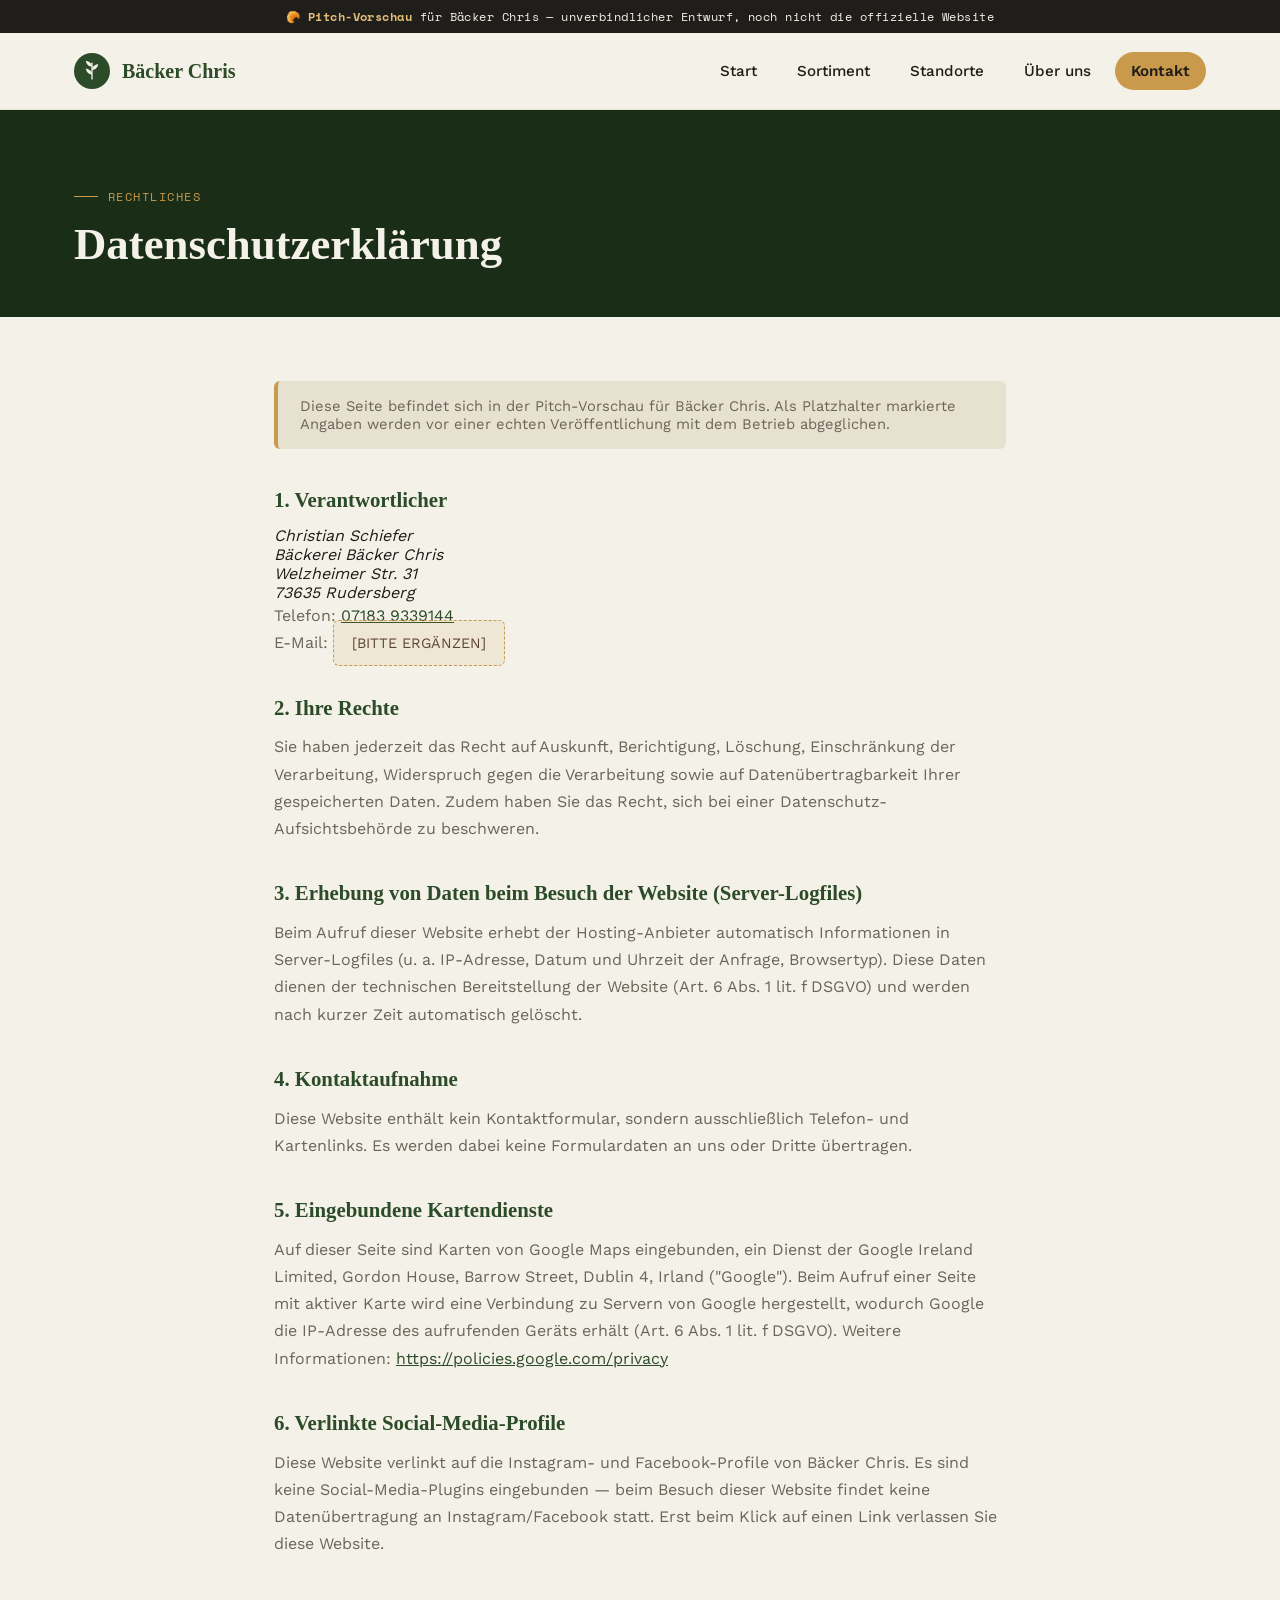
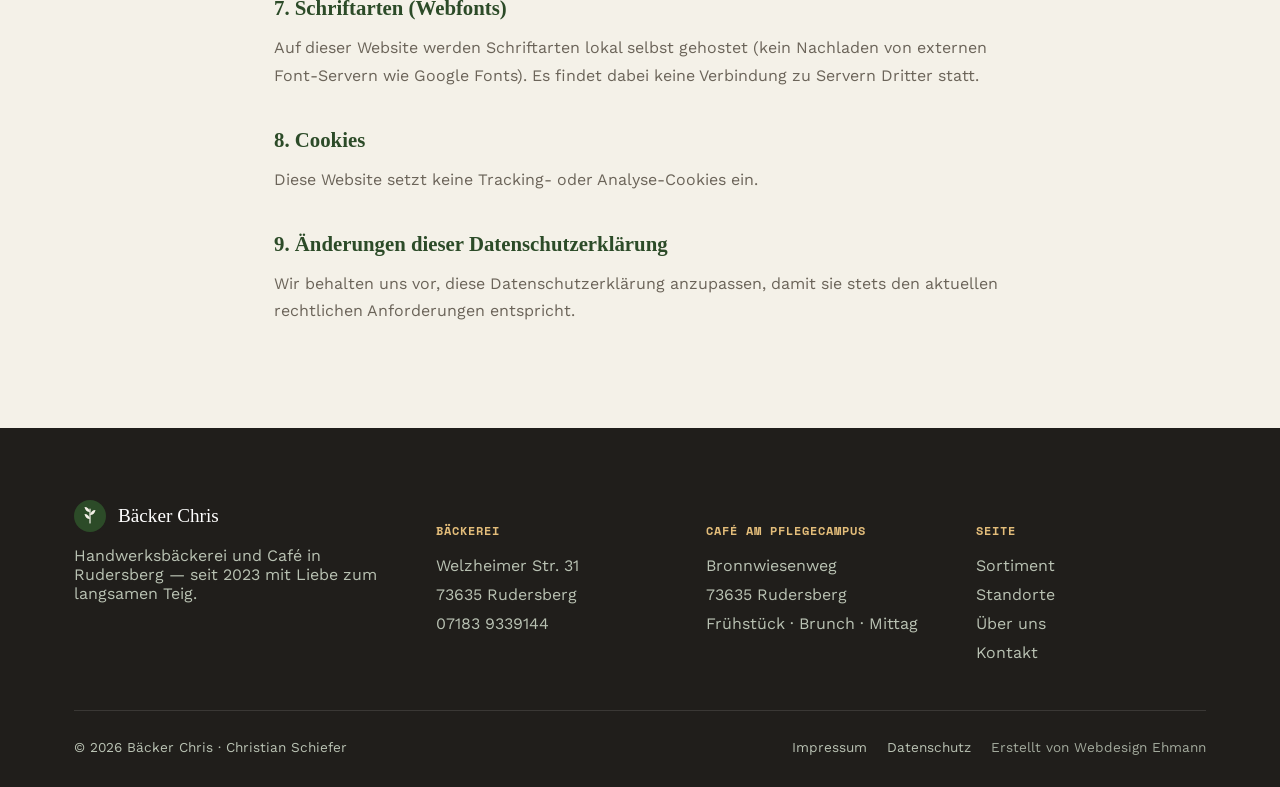
==== datenschutz.html @ 74679417 "Pitch-Demo-Website für Bäcker Chris (Rudersberg) Recherchebasierte Akquise-Website für die Bäckerei/" ====
<!DOCTYPE html>
<html lang="de">
<head>
<meta charset="UTF-8">
<meta name="viewport" content="width=device-width, initial-scale=1.0">
<title>Datenschutz | Bäcker Chris Rudersberg</title>
<meta name="description" content="Datenschutzerklärung von Bäcker Chris, Christian Schiefer, Rudersberg.">
<link rel="icon" href="assets/images/favicon.svg" type="image/svg+xml">
<link rel="apple-touch-icon" href="assets/images/apple-touch-icon.png">
<link rel="stylesheet" href="css/fonts.css">
<link rel="stylesheet" href="css/style.css">
</head>
<body>
<a class="skip-link" href="#main">Zum Inhalt springen</a>
<div class="pitch-banner">🥐 <strong>Pitch-Vorschau</strong> für Bäcker Chris — unverbindlicher Entwurf, noch nicht die offizielle Website</div>

<header class="site-nav">
  <div class="container">
    <a class="brand" href="index.html">
      <img src="assets/images/favicon.svg" alt="" width="36" height="36">
      Bäcker Chris
    </a>
    <nav class="nav-links" id="nav-links">
      <a href="index.html">Start</a>
      <a href="sortiment.html">Sortiment</a>
      <a href="standorte.html">Standorte</a>
      <a href="ueber-uns.html">Über uns</a>
      <a href="kontakt.html" class="nav-cta">Kontakt</a>
    </nav>
    <button class="nav-toggle" aria-label="Menü öffnen" aria-expanded="false" aria-controls="nav-links"><span></span></button>
  </div>
</header>

<main id="main">
  <div class="legal-hero">
    <div class="container">
      <span class="eyebrow">Rechtliches</span>
      <h1>Datenschutzerklärung</h1>
    </div>
  </div>

  <div class="legal-content">
    <div class="container">
      <div class="placeholder-note">Diese Seite befindet sich in der Pitch-Vorschau für Bäcker Chris. Als Platzhalter markierte Angaben werden vor einer echten Veröffentlichung mit dem Betrieb abgeglichen.</div>

      <h2>1. Verantwortlicher</h2>
      <address>
        Christian Schiefer<br>
        Bäckerei Bäcker Chris<br>
        Welzheimer Str. 31<br>
        73635 Rudersberg
      </address>
      <p>Telefon: <a href="tel:+4971839339144">07183 9339144</a><br>E-Mail: <span class="legal-placeholder">[BITTE ERGÄNZEN]</span></p>

      <h2>2. Ihre Rechte</h2>
      <p>Sie haben jederzeit das Recht auf Auskunft, Berichtigung, Löschung, Einschränkung der Verarbeitung, Widerspruch gegen die Verarbeitung sowie auf Datenübertragbarkeit Ihrer gespeicherten Daten. Zudem haben Sie das Recht, sich bei einer Datenschutz-Aufsichtsbehörde zu beschweren.</p>

      <h2>3. Erhebung von Daten beim Besuch der Website (Server-Logfiles)</h2>
      <p>Beim Aufruf dieser Website erhebt der Hosting-Anbieter automatisch Informationen in Server-Logfiles (u. a. IP-Adresse, Datum und Uhrzeit der Anfrage, Browsertyp). Diese Daten dienen der technischen Bereitstellung der Website (Art. 6 Abs. 1 lit. f DSGVO) und werden nach kurzer Zeit automatisch gelöscht.</p>

      <h2>4. Kontaktaufnahme</h2>
      <p>Diese Website enthält kein Kontaktformular, sondern ausschließlich Telefon- und Kartenlinks. Es werden dabei keine Formulardaten an uns oder Dritte übertragen.</p>

      <h2>5. Eingebundene Kartendienste</h2>
      <p>Auf dieser Seite sind Karten von Google Maps eingebunden, ein Dienst der Google Ireland Limited, Gordon House, Barrow Street, Dublin 4, Irland ("Google"). Beim Aufruf einer Seite mit aktiver Karte wird eine Verbindung zu Servern von Google hergestellt, wodurch Google die IP-Adresse des aufrufenden Geräts erhält (Art. 6 Abs. 1 lit. f DSGVO). Weitere Informationen: <a href="https://policies.google.com/privacy" target="_blank" rel="noopener">https://policies.google.com/privacy</a></p>

      <h2>6. Verlinkte Social-Media-Profile</h2>
      <p>Diese Website verlinkt auf die Instagram- und Facebook-Profile von Bäcker Chris. Es sind keine Social-Media-Plugins eingebunden — beim Besuch dieser Website findet keine Datenübertragung an Instagram/Facebook statt. Erst beim Klick auf einen Link verlassen Sie diese Website.</p>

      <h2>7. Schriftarten (Webfonts)</h2>
      <p>Auf dieser Website werden Schriftarten lokal selbst gehostet (kein Nachladen von externen Font-Servern wie Google Fonts). Es findet dabei keine Verbindung zu Servern Dritter statt.</p>

      <h2>8. Cookies</h2>
      <p>Diese Website setzt keine Tracking- oder Analyse-Cookies ein.</p>

      <h2>9. Änderungen dieser Datenschutzerklärung</h2>
      <p>Wir behalten uns vor, diese Datenschutzerklärung anzupassen, damit sie stets den aktuellen rechtlichen Anforderungen entspricht.</p>
    </div>
  </div>
</main>

<footer class="site-footer">
  <div class="container">
    <div class="footer-grid">
      <div>
        <div class="footer-brand"><img src="assets/images/favicon.svg" alt="" width="32" height="32"> Bäcker Chris</div>
        <p>Handwerksbäckerei und Café in Rudersberg — seit 2023 mit Liebe zum langsamen Teig.</p>
      </div>
      <div class="footer-col"><h5>Bäckerei</h5><ul><li>Welzheimer Str. 31</li><li>73635 Rudersberg</li><li><a href="tel:+4971839339144">07183 9339144</a></li></ul></div>
      <div class="footer-col"><h5>Café am Pflegecampus</h5><ul><li>Bronnwiesenweg</li><li>73635 Rudersberg</li><li>Frühstück · Brunch · Mittag</li></ul></div>
      <div class="footer-col"><h5>Seite</h5><ul><li><a href="sortiment.html">Sortiment</a></li><li><a href="standorte.html">Standorte</a></li><li><a href="ueber-uns.html">Über uns</a></li><li><a href="kontakt.html">Kontakt</a></li></ul></div>
    </div>
    <div class="footer-bottom">
      <div>© 2026 Bäcker Chris · Christian Schiefer</div>
      <div style="display:flex; gap:20px; flex-wrap:wrap;">
        <a href="impressum.html">Impressum</a>
        <a href="datenschutz.html">Datenschutz</a>
        <a href="https://www.webdesign-ehmann.de" target="_blank" rel="noopener" class="footer-credit">Erstellt von Webdesign Ehmann</a>
      </div>
    </div>
  </div>
</footer>

<script src="js/main.js"></script>
</body>
</html>
---- css/fonts.css ----
/*
  Selbst gehostete Schriften (DSGVO: keine Google-Fonts-CDN-Anfragen zur Laufzeit).
  Fraunces und Work Sans sind Variable Fonts (ein File deckt den kompletten
  Schnittbereich ab); Space Mono existiert bei Google nur als zwei statische Schnitte.
*/

@font-face {
  font-family: 'Fraunces';
  font-style: normal;
  font-weight: 300 900;
  font-display: swap;
  src: url('../assets/fonts/fraunces-variable.woff2') format('woff2-variations');
}

@font-face {
  font-family: 'Work Sans';
  font-style: normal;
  font-weight: 300 800;
  font-display: swap;
  src: url('../assets/fonts/work-sans-variable.woff2') format('woff2-variations');
}

@font-face {
  font-family: 'Space Mono';
  font-style: normal;
  font-weight: 400;
  font-display: swap;
  src: url('../assets/fonts/space-mono-400.woff2') format('woff2');
}

@font-face {
  font-family: 'Space Mono';
  font-style: normal;
  font-weight: 700;
  font-display: swap;
  src: url('../assets/fonts/space-mono-700.woff2') format('woff2');
}
---- css/style.css ----
/* ============ Tokens ============ */
:root {
  --green: #2c4b28;
  --green-light: #3f6a39;
  --green-dark: #1a2d17;
  --steel: #201e1b;
  --steel-light: #45423c;
  --gold: #c99a4c;
  --gold-light: #e3bd7a;
  --cream: #f4f1e8;
  --cream-dark: #e7e1d0;
  --wood: #8a6a4a;
  --wood-dark: #5c4530;
  --white: #ffffff;

  --text: #201e1b;
  --text-light: #6b6459;
  --text-on-dark: #f4f1e8;
  --text-on-dark-light: #b9c2b3;

  --font-display: 'Fraunces', Georgia, serif;
  --font-sans: 'Work Sans', Arial, sans-serif;
  --font-mono: 'Space Mono', 'Courier New', monospace;

  --shadow-sm: 0 2px 8px rgba(32, 30, 27, 0.08);
  --shadow-md: 0 8px 28px rgba(32, 30, 27, 0.14);
  --shadow-lg: 0 20px 56px rgba(26, 45, 23, 0.22);

  --radius: 6px;
  --radius-lg: 18px;
  --transition: 0.35s cubic-bezier(0.4, 0, 0.2, 1);
  --container: 1180px;
}

/* ============ Reset ============ */
*, *::before, *::after { box-sizing: border-box; }
html { scroll-behavior: smooth; }
@media (prefers-reduced-motion: reduce) {
  html { scroll-behavior: auto; }
  *, *::before, *::after { animation-duration: 0.001ms !important; animation-iteration-count: 1 !important; transition-duration: 0.001ms !important; }
}
body {
  margin: 0;
  font-family: var(--font-sans);
  color: var(--text);
  background: var(--cream);
  -webkit-font-smoothing: antialiased;
  overflow-x: hidden;
}
img { max-width: 100%; display: block; }
a { color: inherit; text-decoration: none; }
ul { list-style: none; margin: 0; padding: 0; }
h1, h2, h3, h4 { font-family: var(--font-display); margin: 0; font-weight: 600; line-height: 1.1; }
p { margin: 0; }
button { font-family: inherit; cursor: pointer; }
.container { max-width: var(--container); margin: 0 auto; padding: 0 24px; }

/* ============ Pitch-Vorschau-Banner ============ */
.pitch-banner {
  background: var(--steel);
  color: var(--text-on-dark);
  font-family: var(--font-mono);
  font-size: 0.72rem;
  letter-spacing: 0.04em;
  text-align: center;
  padding: 8px 16px;
}
.pitch-banner strong { color: var(--gold-light); }

/* ============ Nav ============ */
.site-nav {
  position: sticky;
  top: 0;
  z-index: 100;
  background: rgba(244, 241, 232, 0.92);
  backdrop-filter: blur(10px);
  border-bottom: 1px solid rgba(32, 30, 27, 0.08);
}
.site-nav .container {
  display: flex;
  align-items: center;
  justify-content: space-between;
  height: 76px;
}
.brand {
  display: flex;
  align-items: center;
  gap: 12px;
  font-family: var(--font-display);
  font-weight: 700;
  font-size: 1.25rem;
  color: var(--green);
}
.brand img { width: 36px; height: 36px; }
.nav-links {
  display: flex;
  gap: 8px;
  align-items: center;
}
.nav-links a {
  font-size: 0.95rem;
  font-weight: 500;
  padding: 10px 16px;
  border-radius: 999px;
  transition: background var(--transition), color var(--transition);
}
.nav-links a:hover, .nav-links a[aria-current="page"] { background: var(--green); color: var(--text-on-dark); }
.nav-cta {
  background: var(--gold) !important;
  color: var(--steel) !important;
  font-weight: 600 !important;
}
.nav-cta:hover { background: var(--gold-light) !important; }
.nav-toggle {
  display: none;
  background: none;
  border: none;
  width: 44px;
  height: 44px;
  position: relative;
}
.nav-toggle span {
  position: absolute;
  left: 10px;
  right: 10px;
  top: 21px;
  height: 2px;
  background: var(--green);
  transition: transform var(--transition), opacity var(--transition);
}
.nav-toggle span::before, .nav-toggle span::after {
  content: '';
  position: absolute;
  left: 0;
  right: 0;
  height: 2px;
  background: var(--green);
  transition: transform var(--transition), opacity var(--transition);
}
.nav-toggle span::before { top: -8px; }
.nav-toggle span::after { top: 8px; }
.nav-toggle[aria-expanded="true"] span { background: transparent; }
.nav-toggle[aria-expanded="true"] span::before { transform: translateY(8px) rotate(45deg); }
.nav-toggle[aria-expanded="true"] span::after { transform: translateY(-8px) rotate(-45deg); }

@media (max-width: 860px) {
  .nav-toggle { display: block; }
  /* backdrop-filter on an ancestor makes it the containing block for
     position:fixed descendants — kills the full-viewport mobile panel below */
  .site-nav { backdrop-filter: none; background: rgba(244, 241, 232, 0.98); }
  .nav-links {
    position: fixed;
    inset: 76px 0 0 0;
    flex-direction: column;
    justify-content: flex-start;
    padding: 32px 24px;
    gap: 4px;
    background: var(--green-dark);
    background: linear-gradient(180deg, var(--green-dark) 0%, var(--steel) 100%);
    transform: translateX(100%);
    transition: transform var(--transition);
  }
  .nav-links.open { transform: translateX(0); }
  .nav-links a { color: var(--text-on-dark); width: 100%; font-size: 1.15rem; padding: 16px; }
  .nav-links a:hover, .nav-links a[aria-current="page"] { background: rgba(244,241,232,0.12); }
}

/* ============ Buttons ============ */
.btn {
  display: inline-flex;
  align-items: center;
  gap: 10px;
  padding: 15px 30px;
  border-radius: 999px;
  font-weight: 600;
  font-size: 0.98rem;
  border: 2px solid transparent;
  transition: transform var(--transition), background var(--transition), color var(--transition), border-color var(--transition);
}
.btn-primary { background: var(--gold); color: var(--steel); }
.btn-primary:hover { background: var(--gold-light); transform: translateY(-2px); }
.btn-ghost { border-color: rgba(244,241,232,0.55); color: var(--text-on-dark); }
.btn-ghost:hover { border-color: var(--text-on-dark); background: rgba(244,241,232,0.1); }
.btn-outline { border-color: var(--green); color: var(--green); }
.btn-outline:hover { background: var(--green); color: var(--text-on-dark); }

/* ============ Eyebrow / section headers ============ */
.eyebrow {
  font-family: var(--font-mono);
  font-size: 0.78rem;
  letter-spacing: 0.12em;
  text-transform: uppercase;
  color: var(--gold);
  display: inline-flex;
  align-items: center;
  gap: 10px;
  margin-bottom: 14px;
}
.eyebrow::before { content: ''; width: 24px; height: 1px; background: var(--gold); }
.section-head { max-width: 640px; margin-bottom: 48px; }
.section-head.center { margin-left: auto; margin-right: auto; text-align: center; }
.section-head h2 { font-size: clamp(2rem, 4vw, 2.8rem); color: var(--green); }
.section-head p { margin-top: 16px; font-size: 1.08rem; color: var(--text-light); line-height: 1.6; }

section { padding: 96px 0; }
@media (max-width: 700px) { section { padding: 64px 0; } }

/* ============ Botanical divider (signature motif) ============ */
.divider-botanical {
  display: flex;
  justify-content: center;
  padding: 8px 0;
  color: var(--green);
  opacity: 0.55;
}
.divider-botanical svg { width: 120px; height: 28px; }
.divider-botanical.on-dark { color: var(--gold-light); opacity: 0.7; }

/* ============ Hero ============ */
.hero {
  position: relative;
  min-height: 92vh;
  display: flex;
  align-items: flex-end;
  color: var(--text-on-dark);
  overflow: hidden;
}
.hero__bg {
  position: absolute;
  inset: 0;
  z-index: 0;
}
.hero__bg img {
  width: 100%;
  height: 100%;
  object-fit: cover;
  object-position: 50% 30%;
}
.hero__bg::after {
  content: '';
  position: absolute;
  inset: 0;
  background:
    linear-gradient(180deg, rgba(26,45,23,0.75) 0%, rgba(26,45,23,0.25) 38%, rgba(20,18,16,0.55) 100%),
    linear-gradient(90deg, rgba(26,45,23,0.55) 0%, rgba(26,45,23,0.05) 55%);
}
.hero__content {
  position: relative;
  z-index: 1;
  padding: 0 24px 88px;
  max-width: var(--container);
  margin: 0 auto;
  width: 100%;
}
.hero__badges {
  display: flex;
  flex-wrap: wrap;
  gap: 10px;
  margin-bottom: 28px;
}
.hero__badge {
  font-family: var(--font-mono);
  font-size: 0.78rem;
  letter-spacing: 0.03em;
  background: rgba(244,241,232,0.14);
  border: 1px solid rgba(244,241,232,0.3);
  padding: 8px 16px;
  border-radius: 999px;
  backdrop-filter: blur(6px);
}
.hero h1 {
  font-size: clamp(2.4rem, 6vw, 4.6rem);
  max-width: 15ch;
  color: var(--white);
  text-wrap: balance;
}
.hero h1 em {
  font-style: italic;
  color: var(--gold-light);
}
.hero p.lede {
  margin-top: 24px;
  max-width: 46ch;
  font-size: 1.15rem;
  line-height: 1.6;
  color: var(--text-on-dark-light);
}
.hero__actions {
  display: flex;
  flex-wrap: wrap;
  gap: 16px;
  margin-top: 40px;
}
.hero__scroll-hint {
  position: absolute;
  right: 32px;
  bottom: 32px;
  z-index: 1;
  display: flex;
  flex-direction: column;
  align-items: center;
  gap: 8px;
  font-family: var(--font-mono);
  font-size: 0.7rem;
  color: var(--text-on-dark-light);
}
.hero__scroll-hint span {
  width: 1px;
  height: 40px;
  background: linear-gradient(180deg, var(--gold-light), transparent);
  animation: scrollpulse 2s ease-in-out infinite;
}
@keyframes scrollpulse { 0%, 100% { opacity: 0.3; } 50% { opacity: 1; } }
@media (max-width: 700px) {
  .hero__scroll-hint { display: none; }
  .hero { min-height: 100vh; align-items: center; }
  .hero__content { padding-bottom: 40px; }
}

/* ============ Trust strip ============ */
.trust-strip {
  background: var(--steel);
  color: var(--text-on-dark);
  padding: 28px 0;
}
.trust-strip .container {
  display: flex;
  flex-wrap: wrap;
  gap: 20px 40px;
  justify-content: space-between;
  align-items: center;
}
.trust-item {
  display: flex;
  align-items: center;
  gap: 12px;
  font-family: var(--font-mono);
  font-size: 0.85rem;
  color: var(--text-on-dark-light);
  white-space: nowrap;
}
.trust-item strong { color: var(--gold-light); font-size: 1rem; }

/* ============ Stamp badge (Brotstempel, dezent) ============ */
.stamp-badge {
  display: inline-flex;
  align-items: center;
  justify-content: center;
  width: 96px;
  height: 96px;
  border-radius: 50%;
  border: 1.5px dashed var(--wood);
  color: var(--wood-dark);
  font-family: var(--font-mono);
  font-size: 0.68rem;
  text-align: center;
  line-height: 1.4;
  text-transform: uppercase;
  letter-spacing: 0.04em;
  transform: rotate(-8deg);
  flex-shrink: 0;
}
.stamp-badge.reveal { animation: stampin 0.5s cubic-bezier(0.2, 1.4, 0.4, 1) both; }
@keyframes stampin {
  0% { opacity: 0; transform: rotate(-8deg) scale(1.6); }
  60% { opacity: 1; }
  100% { opacity: 1; transform: rotate(-8deg) scale(1); }
}

/* ============ Cards: Sortiment ============ */
.grid { display: grid; gap: 28px; }
.grid-3 { grid-template-columns: repeat(3, 1fr); }
.grid-2 { grid-template-columns: repeat(2, 1fr); }
@media (max-width: 900px) { .grid-3 { grid-template-columns: repeat(2, 1fr); } }
@media (max-width: 620px) { .grid-3, .grid-2 { grid-template-columns: 1fr; } }

.product-card {
  background: var(--white);
  border-radius: var(--radius-lg);
  overflow: hidden;
  box-shadow: var(--shadow-sm);
  transition: transform var(--transition), box-shadow var(--transition);
}
.product-card:hover { transform: translateY(-6px); box-shadow: var(--shadow-md); }
.product-card__media { aspect-ratio: 4 / 3; background: linear-gradient(135deg, var(--green) 0%, var(--green-dark) 100%); position: relative; overflow: hidden; }
.product-card__media img { width: 100%; height: 100%; object-fit: cover; }
.product-card__body { padding: 24px; }
.product-card__body h3 { font-size: 1.25rem; color: var(--green); margin-bottom: 8px; }
.product-card__body p { color: var(--text-light); font-size: 0.95rem; line-height: 1.55; }
.product-card__tag {
  position: absolute;
  top: 14px;
  left: 14px;
  background: rgba(244,241,232,0.92);
  color: var(--green);
  font-family: var(--font-mono);
  font-size: 0.72rem;
  padding: 6px 12px;
  border-radius: 999px;
}

/* placeholder media (no real photo yet) */
.placeholder-media {
  display: flex;
  align-items: center;
  justify-content: center;
  width: 100%;
  height: 100%;
  background: linear-gradient(135deg, var(--green) 0%, var(--green-dark) 60%, var(--steel) 100%);
  color: rgba(244,241,232,0.75);
  text-align: center;
  padding: 20px;
}
.placeholder-media__inner { display: flex; flex-direction: column; align-items: center; gap: 10px; }
.placeholder-media svg { width: 34px; height: 34px; opacity: 0.8; }
.placeholder-media span { font-family: var(--font-mono); font-size: 0.72rem; letter-spacing: 0.03em; max-width: 22ch; }

/* ============ Weekly offer callout ============ */
.offer-box {
  margin-top: 56px;
  background: var(--green);
  color: var(--text-on-dark);
  border-radius: var(--radius-lg);
  padding: 40px;
  display: flex;
  gap: 32px;
  align-items: center;
  flex-wrap: wrap;
  justify-content: space-between;
  position: relative;
  overflow: hidden;
}
.offer-box::before {
  content: '';
  position: absolute;
  right: -60px;
  top: -60px;
  width: 220px;
  height: 220px;
  border-radius: 50%;
  background: radial-gradient(circle, rgba(201,154,76,0.25), transparent 70%);
}
.offer-box__label { font-family: var(--font-mono); font-size: 0.78rem; letter-spacing: 0.08em; color: var(--gold-light); text-transform: uppercase; margin-bottom: 10px; }
.offer-box h3 { font-size: 1.6rem; max-width: 28ch; }
.offer-box p { margin-top: 10px; color: var(--text-on-dark-light); max-width: 46ch; }

/* ============ Standorte ============ */
.standort-card {
  background: var(--white);
  border-radius: var(--radius-lg);
  overflow: hidden;
  box-shadow: var(--shadow-sm);
  display: flex;
  flex-direction: column;
}
.standort-card__media { aspect-ratio: 16 / 11; position: relative; }
.standort-card__media img { width: 100%; height: 100%; object-fit: cover; }
.standort-card__body { padding: 32px; flex: 1; display: flex; flex-direction: column; }
.standort-card__eyebrow { font-family: var(--font-mono); font-size: 0.75rem; color: var(--wood-dark); text-transform: uppercase; letter-spacing: 0.06em; margin-bottom: 10px; }
.standort-card h3 { font-size: 1.5rem; color: var(--green); margin-bottom: 14px; }
.standort-card__meta { margin-top: auto; padding-top: 20px; border-top: 1px solid var(--cream-dark); font-size: 0.92rem; color: var(--text-light); display: grid; gap: 8px; }
.standort-card__meta strong { color: var(--text); }
.standort-card__actions { display: flex; gap: 12px; margin-top: 20px; flex-wrap: wrap; }

.hours-table { width: 100%; border-collapse: collapse; font-family: var(--font-mono); font-size: 0.9rem; }
.hours-table td { padding: 6px 0; border-bottom: 1px dashed var(--cream-dark); }
.hours-table td:last-child { text-align: right; color: var(--green); }

.map-frame { width: 100%; aspect-ratio: 16/9; border: 0; border-radius: var(--radius-lg); overflow: hidden; box-shadow: var(--shadow-sm); }

.note-inline {
  font-size: 0.82rem;
  color: var(--wood-dark);
  background: rgba(138,106,74,0.1);
  border: 1px dashed rgba(138,106,74,0.35);
  padding: 8px 14px;
  border-radius: var(--radius);
  margin-top: 10px;
}

/* ============ Reviews ============ */
.review-card {
  background: var(--white);
  border-radius: var(--radius-lg);
  padding: 32px;
  box-shadow: var(--shadow-sm);
  position: relative;
}
.review-card__stars { color: var(--gold); font-size: 1.1rem; letter-spacing: 2px; margin-bottom: 16px; }
.review-card p.quote { font-family: var(--font-display); font-size: 1.2rem; color: var(--green-dark); line-height: 1.5; font-style: italic; }
.review-card__author { margin-top: 20px; font-size: 0.9rem; color: var(--text-light); font-family: var(--font-mono); }
.review-summary { display: flex; align-items: center; gap: 20px; margin-bottom: 40px; flex-wrap: wrap; }
.review-summary__score { font-family: var(--font-display); font-size: 3rem; color: var(--green); font-weight: 700; }
.review-summary__stars { color: var(--gold); font-size: 1.3rem; letter-spacing: 3px; }
.review-summary__count { font-family: var(--font-mono); font-size: 0.85rem; color: var(--text-light); }

/* ============ Social ============ */
.social-section { background: var(--steel); color: var(--text-on-dark); }
.social-section .section-head h2 { color: var(--white); }
.social-section .section-head p { color: var(--text-on-dark-light); }
.social-grid { display: grid; grid-template-columns: repeat(4, 1fr); gap: 4px; border-radius: var(--radius-lg); overflow: hidden; }
@media (max-width: 760px) { .social-grid { grid-template-columns: repeat(2, 1fr); } }
.social-tile {
  aspect-ratio: 1;
  position: relative;
  overflow: hidden;
}
.social-tile img { width: 100%; height: 100%; object-fit: cover; transition: transform var(--transition); }
.social-tile:hover img { transform: scale(1.06); }
.social-tile .placeholder-media { position: absolute; inset: 0; }
.social-follow {
  display: flex;
  align-items: center;
  justify-content: space-between;
  flex-wrap: wrap;
  gap: 20px;
  margin-top: 32px;
  padding-top: 32px;
  border-top: 1px solid rgba(244,241,232,0.15);
}
.social-follow__handle { font-family: var(--font-mono); font-size: 1.05rem; color: var(--gold-light); }
.social-follow__meta { color: var(--text-on-dark-light); font-size: 0.9rem; margin-top: 4px; }
.social-links { display: flex; gap: 12px; }
.social-links a {
  width: 48px; height: 48px;
  display: flex; align-items: center; justify-content: center;
  border: 1px solid rgba(244,241,232,0.3);
  border-radius: 50%;
  transition: background var(--transition), border-color var(--transition);
}
.social-links a:hover { background: var(--gold); border-color: var(--gold); color: var(--steel); }
.social-links svg { width: 20px; height: 20px; }

/* ============ Kontakt teaser / CTA band ============ */
.cta-band {
  background: linear-gradient(120deg, var(--green-dark), var(--green));
  color: var(--text-on-dark);
  text-align: center;
  padding: 96px 24px;
}
.cta-band h2 { font-size: clamp(1.8rem, 4vw, 2.6rem); max-width: 20ch; margin: 0 auto; }
.cta-band p { margin-top: 16px; color: var(--text-on-dark-light); max-width: 48ch; margin-left: auto; margin-right: auto; }
.cta-band__actions { margin-top: 36px; display: flex; gap: 16px; justify-content: center; flex-wrap: wrap; }

/* ============ Über uns / story ============ */
.story-grid { display: grid; grid-template-columns: 1.1fr 0.9fr; gap: 64px; align-items: center; }
@media (max-width: 860px) { .story-grid { grid-template-columns: 1fr; gap: 40px; } }
.story-media { position: relative; }
.story-media img, .story-media .placeholder-media { border-radius: var(--radius-lg); aspect-ratio: 4/5; width: 100%; }
.story-text p { margin-top: 18px; font-size: 1.05rem; line-height: 1.7; color: var(--text-light); }
.story-text p:first-of-type { margin-top: 0; }
.value-tiles { display: grid; grid-template-columns: repeat(3, 1fr); gap: 20px; margin-top: 56px; }
@media (max-width: 700px) { .value-tiles { grid-template-columns: 1fr; } }
.value-tile { text-align: left; }
.value-tile__icon { width: 44px; height: 44px; color: var(--green); margin-bottom: 16px; }
.value-tile h4 { font-size: 1.1rem; color: var(--green); margin-bottom: 8px; }
.value-tile p { font-size: 0.94rem; color: var(--text-light); line-height: 1.6; }

.timeline { margin-top: 64px; border-top: 1px solid var(--cream-dark); }
.timeline-item {
  display: grid;
  grid-template-columns: 120px 1fr;
  gap: 24px;
  padding: 28px 0;
  border-bottom: 1px solid var(--cream-dark);
}
.timeline-item time { font-family: var(--font-mono); color: var(--wood-dark); font-size: 0.95rem; }
.timeline-item h4 { font-size: 1.05rem; color: var(--green); margin-bottom: 6px; }
.timeline-item p { color: var(--text-light); font-size: 0.94rem; line-height: 1.6; }
@media (max-width: 560px) { .timeline-item { grid-template-columns: 1fr; gap: 6px; } }

/* ============ Kontakt page ============ */
.contact-grid { display: grid; grid-template-columns: 1fr 1fr; gap: 40px; }
@media (max-width: 860px) { .contact-grid { grid-template-columns: 1fr; } }
.contact-card {
  background: var(--white);
  border-radius: var(--radius-lg);
  padding: 36px;
  box-shadow: var(--shadow-sm);
}
.contact-card h3 { color: var(--green); font-size: 1.35rem; margin-bottom: 18px; }
.contact-line { display: flex; gap: 14px; align-items: flex-start; padding: 10px 0; border-bottom: 1px solid var(--cream-dark); }
.contact-line:last-of-type { border-bottom: none; }
.contact-line svg { width: 20px; height: 20px; color: var(--gold); flex-shrink: 0; margin-top: 2px; }
.contact-line a:hover { color: var(--green); }

/* ============ Footer ============ */
.site-footer {
  background: var(--steel);
  color: var(--text-on-dark-light);
  padding: 72px 0 32px;
}
.footer-grid {
  display: grid;
  grid-template-columns: 1.4fr 1fr 1fr 1fr;
  gap: 40px;
  padding-bottom: 48px;
  border-bottom: 1px solid rgba(244,241,232,0.12);
}
@media (max-width: 860px) { .footer-grid { grid-template-columns: 1fr 1fr; } }
@media (max-width: 560px) { .footer-grid { grid-template-columns: 1fr; } }
.footer-brand { display: flex; align-items: center; gap: 12px; font-family: var(--font-display); font-size: 1.2rem; color: var(--white); margin-bottom: 14px; }
.footer-brand img { width: 32px; height: 32px; }
.footer-col h5 { font-family: var(--font-mono); font-size: 0.78rem; text-transform: uppercase; letter-spacing: 0.08em; color: var(--gold-light); margin-bottom: 16px; }
.footer-col ul { display: grid; gap: 10px; }
.footer-col a:hover { color: var(--white); }
.footer-bottom {
  display: flex;
  justify-content: space-between;
  align-items: center;
  flex-wrap: wrap;
  gap: 12px;
  padding-top: 28px;
  font-size: 0.85rem;
}
.footer-bottom a:hover { color: var(--gold-light); }
.footer-credit { opacity: 0.85; }

/* ============ Generic subpage header ============ */
.page-hero { background: var(--green-dark); color: var(--text-on-dark); padding: 64px 0 56px; }
.page-hero .eyebrow { color: var(--gold-light); }
.page-hero .eyebrow::before { background: var(--gold-light); }
.page-hero h1 { font-size: clamp(2.2rem, 4.5vw, 3.2rem); color: var(--white); max-width: 20ch; }
.page-hero p { margin-top: 16px; max-width: 60ch; color: var(--text-on-dark-light); font-size: 1.05rem; line-height: 1.6; }

/* ============ Legal pages ============ */
.legal-hero { background: var(--green-dark); color: var(--text-on-dark); padding: 72px 0 48px; }
.legal-hero h1 { font-size: clamp(2rem, 4vw, 2.8rem); }
.legal-content { padding: 64px 0 96px; max-width: 780px; margin: 0 auto; }
.legal-content h2 { color: var(--green); font-size: 1.3rem; margin: 40px 0 14px; }
.legal-content h2:first-child { margin-top: 0; }
.legal-content p, .legal-content li { color: var(--text-light); line-height: 1.7; margin-bottom: 8px; }
.legal-content a { color: var(--green); text-decoration: underline; }
.legal-placeholder {
  background: rgba(201,154,76,0.12);
  border: 1px dashed var(--gold);
  border-radius: var(--radius);
  padding: 14px 18px;
  font-size: 0.9rem;
  color: var(--wood-dark);
  margin: 10px 0 20px;
}
.placeholder-note {
  background: var(--cream-dark);
  border-left: 4px solid var(--gold);
  padding: 16px 22px;
  border-radius: var(--radius);
  font-size: 0.92rem;
  color: var(--text-light);
  margin-bottom: 32px;
}

/* ============ Reveal on scroll ============ */
.reveal { opacity: 0; transform: translateY(24px); transition: opacity 0.7s ease, transform 0.7s ease; }
.reveal.is-visible { opacity: 1; transform: translateY(0); }
@media (prefers-reduced-motion: reduce) {
  .reveal { opacity: 1; transform: none; transition: none; }
}

/* ============ Utility ============ */
.text-center { text-align: center; }
.mt-0 { margin-top: 0; }
.visually-hidden {
  position: absolute; width: 1px; height: 1px; overflow: hidden;
  clip: rect(0,0,0,0); white-space: nowrap; border: 0; padding: 0; margin: -1px;
}
.skip-link {
  position: absolute; left: 16px; top: -60px;
  background: var(--green); color: var(--text-on-dark);
  padding: 12px 20px; border-radius: var(--radius); z-index: 200;
  transition: top var(--transition);
}
.skip-link:focus { top: 16px; }
:focus-visible { outline: 3px solid var(--gold); outline-offset: 2px; }
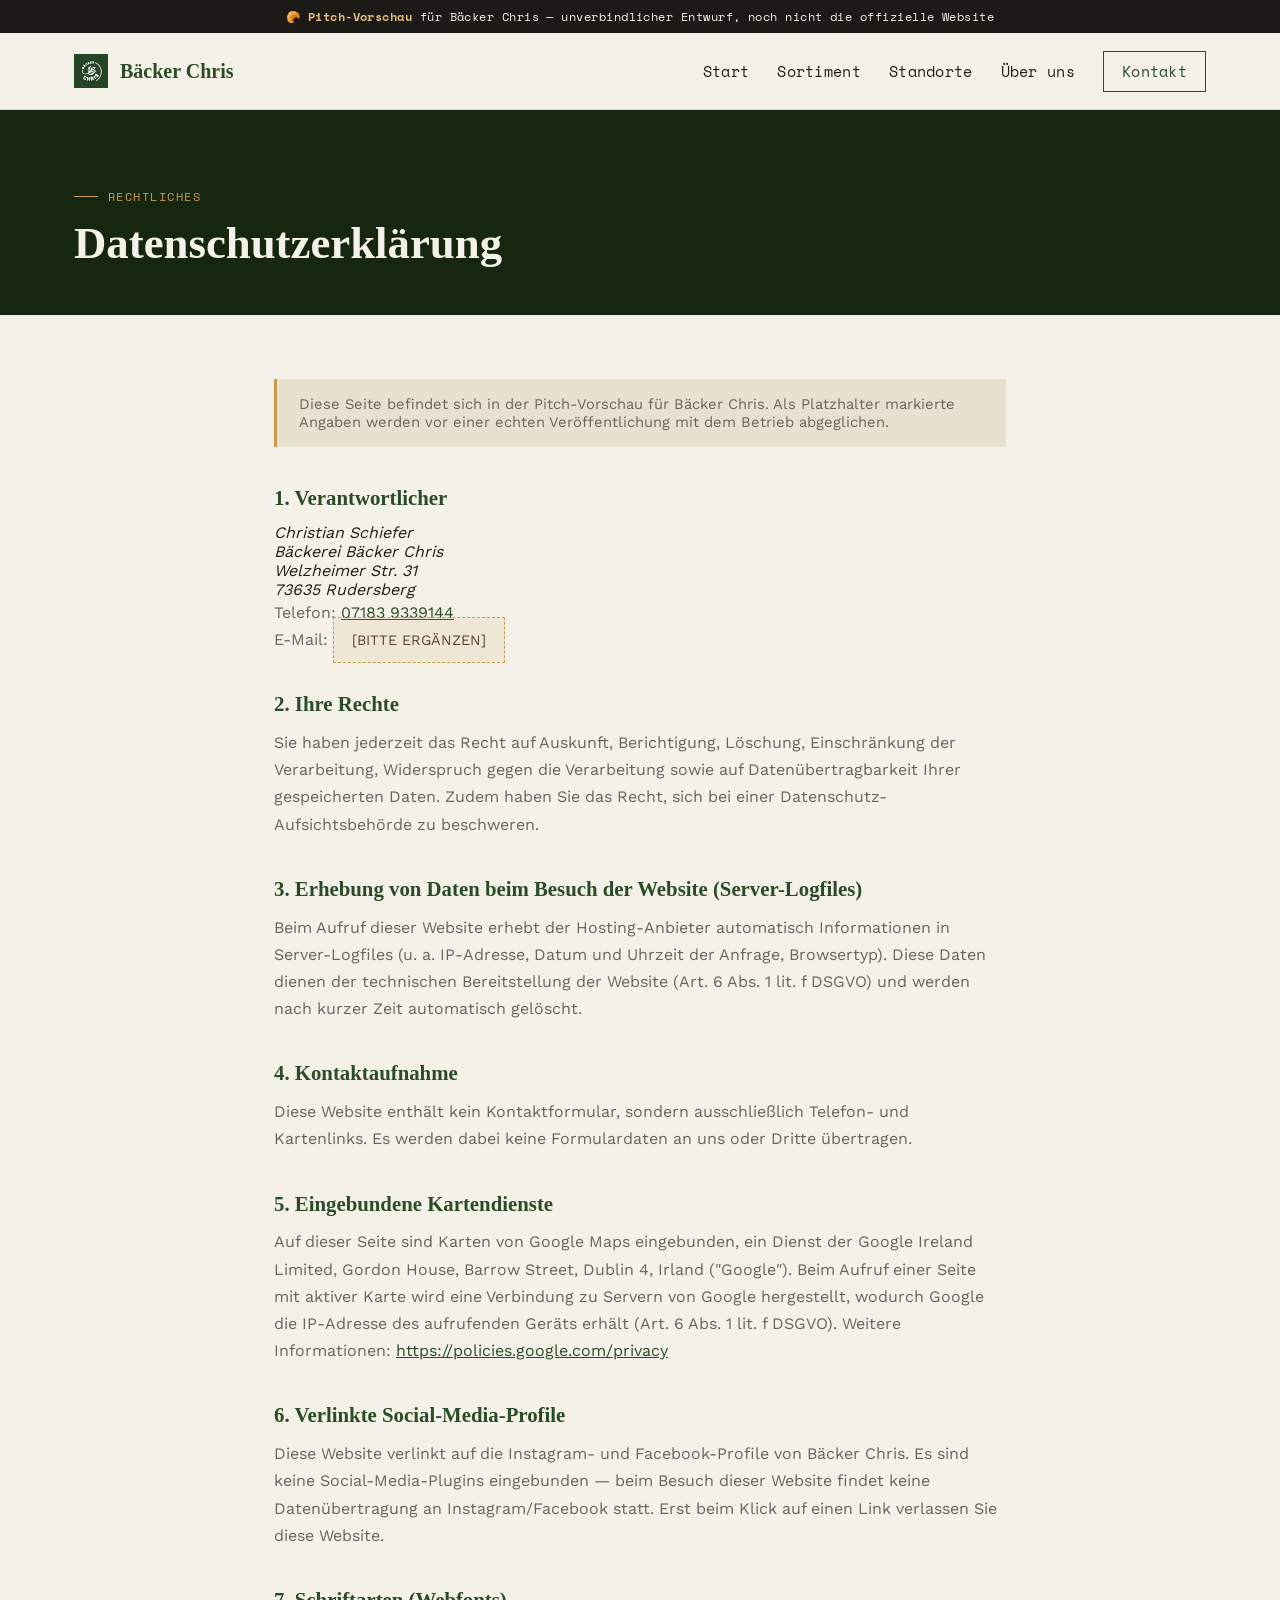
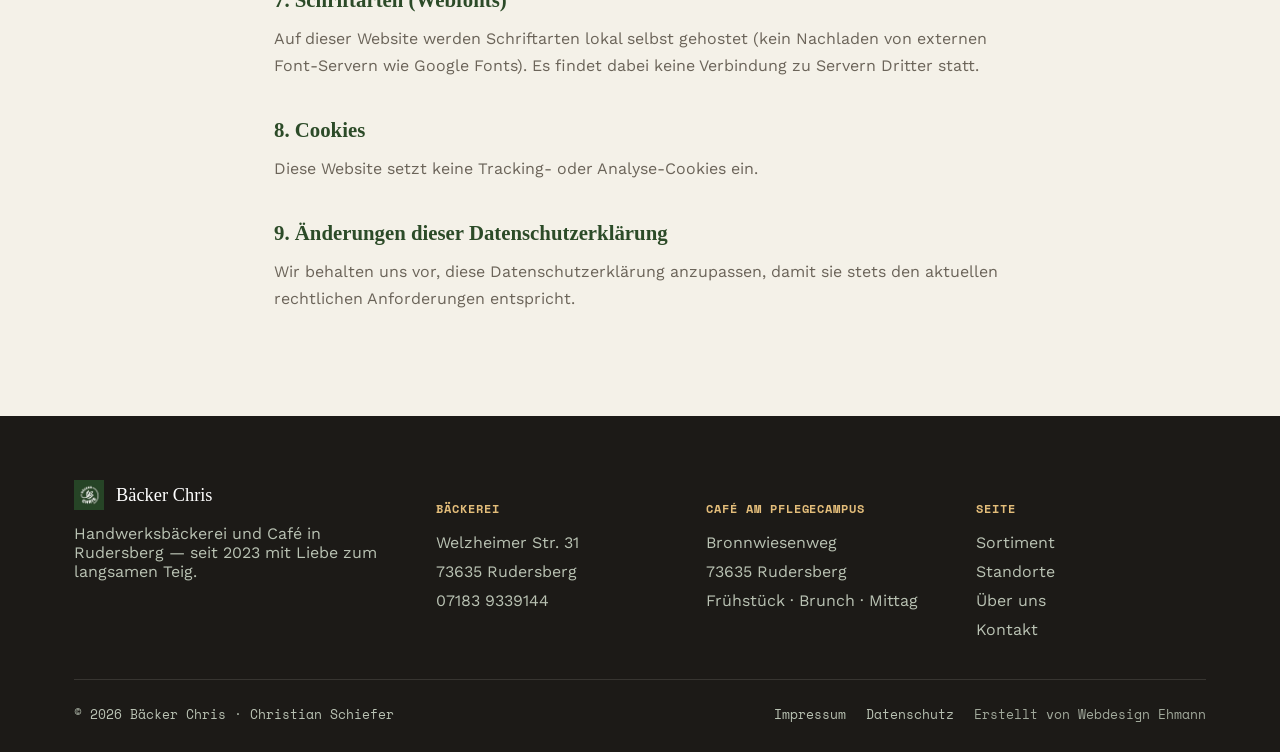
==== commit 7df2193a: "Echtes Logo und Brotfotos einbauen Favicon/Nav-Logo durch das echte Bäcker-Chris-Signet ersetzt (aus" ====
--- a/datenschutz.html
+++ b/datenschutz.html
@@ -5,7 +5,7 @@
 <meta name="viewport" content="width=device-width, initial-scale=1.0">
 <title>Datenschutz | Bäcker Chris Rudersberg</title>
 <meta name="description" content="Datenschutzerklärung von Bäcker Chris, Christian Schiefer, Rudersberg.">
-<link rel="icon" href="assets/images/favicon.svg" type="image/svg+xml">
+<link rel="icon" href="assets/images/favicon-32.png" type="image/png">
 <link rel="apple-touch-icon" href="assets/images/apple-touch-icon.png">
 <link rel="stylesheet" href="css/fonts.css">
 <link rel="stylesheet" href="css/style.css">
@@ -17,7 +17,7 @@
 <header class="site-nav">
   <div class="container">
     <a class="brand" href="index.html">
-      <img src="assets/images/favicon.svg" alt="" width="36" height="36">
+      <img src="assets/images/logo.webp" alt="" width="36" height="36">
       Bäcker Chris
     </a>
     <nav class="nav-links" id="nav-links">
@@ -83,7 +83,7 @@
   <div class="container">
     <div class="footer-grid">
       <div>
-        <div class="footer-brand"><img src="assets/images/favicon.svg" alt="" width="32" height="32"> Bäcker Chris</div>
+        <div class="footer-brand"><img src="assets/images/logo.webp" alt="" width="32" height="32"> Bäcker Chris</div>
         <p>Handwerksbäckerei und Café in Rudersberg — seit 2023 mit Liebe zum langsamen Teig.</p>
       </div>
       <div class="footer-col"><h5>Bäckerei</h5><ul><li>Welzheimer Str. 31</li><li>73635 Rudersberg</li><li><a href="tel:+4971839339144">07183 9339144</a></li></ul></div>
--- a/css/style.css
+++ b/css/style.css
@@ -2,8 +2,8 @@
 :root {
   --green: #2c4b28;
   --green-light: #3f6a39;
-  --green-dark: #1a2d17;
-  --steel: #201e1b;
+  --green-dark: #16260f;
+  --steel: #1c1a17;
   --steel-light: #45423c;
   --gold: #c99a4c;
   --gold-light: #e3bd7a;
@@ -24,10 +24,8 @@
 
   --shadow-sm: 0 2px 8px rgba(32, 30, 27, 0.08);
   --shadow-md: 0 8px 28px rgba(32, 30, 27, 0.14);
-  --shadow-lg: 0 20px 56px rgba(26, 45, 23, 0.22);
-
-  --radius: 6px;
-  --radius-lg: 18px;
+
+  --radius: 2px;
   --transition: 0.35s cubic-bezier(0.4, 0, 0.2, 1);
   --container: 1180px;
 }
@@ -50,7 +48,7 @@
 img { max-width: 100%; display: block; }
 a { color: inherit; text-decoration: none; }
 ul { list-style: none; margin: 0; padding: 0; }
-h1, h2, h3, h4 { font-family: var(--font-display); margin: 0; font-weight: 600; line-height: 1.1; }
+h1, h2, h3, h4 { font-family: var(--font-display); margin: 0; font-weight: 600; line-height: 1.05; }
 p { margin: 0; }
 button { font-family: inherit; cursor: pointer; }
 .container { max-width: var(--container); margin: 0 auto; padding: 0 24px; }
@@ -72,9 +70,9 @@
   position: sticky;
   top: 0;
   z-index: 100;
-  background: rgba(244, 241, 232, 0.92);
+  background: rgba(244, 241, 232, 0.94);
   backdrop-filter: blur(10px);
-  border-bottom: 1px solid rgba(32, 30, 27, 0.08);
+  border-bottom: 1px solid rgba(32, 30, 27, 0.12);
 }
 .site-nav .container {
   display: flex;
@@ -91,26 +89,37 @@
   font-size: 1.25rem;
   color: var(--green);
 }
-.brand img { width: 36px; height: 36px; }
+.brand img { width: 34px; height: 34px; }
 .nav-links {
   display: flex;
-  gap: 8px;
+  gap: 28px;
   align-items: center;
 }
 .nav-links a {
-  font-size: 0.95rem;
+  position: relative;
+  font-size: 0.92rem;
   font-weight: 500;
-  padding: 10px 16px;
-  border-radius: 999px;
-  transition: background var(--transition), color var(--transition);
-}
-.nav-links a:hover, .nav-links a[aria-current="page"] { background: var(--green); color: var(--text-on-dark); }
+  padding: 6px 0;
+  font-family: var(--font-mono);
+  letter-spacing: 0.02em;
+}
+.nav-links a::after {
+  content: '';
+  position: absolute;
+  left: 0; right: 100%;
+  bottom: 0;
+  height: 1px;
+  background: var(--green);
+  transition: right var(--transition);
+}
+.nav-links a:hover::after, .nav-links a[aria-current="page"]::after { right: 0; }
 .nav-cta {
-  background: var(--gold) !important;
-  color: var(--steel) !important;
-  font-weight: 600 !important;
-}
-.nav-cta:hover { background: var(--gold-light) !important; }
+  border: 1.5px solid var(--green);
+  padding: 9px 18px !important;
+  color: var(--green) !important;
+}
+.nav-cta::after { display: none; }
+.nav-cta:hover { background: var(--green); color: var(--text-on-dark) !important; }
 .nav-toggle {
   display: none;
   background: none;
@@ -152,17 +161,18 @@
     position: fixed;
     inset: 76px 0 0 0;
     flex-direction: column;
+    align-items: flex-start;
     justify-content: flex-start;
     padding: 32px 24px;
     gap: 4px;
     background: var(--green-dark);
-    background: linear-gradient(180deg, var(--green-dark) 0%, var(--steel) 100%);
     transform: translateX(100%);
     transition: transform var(--transition);
   }
   .nav-links.open { transform: translateX(0); }
-  .nav-links a { color: var(--text-on-dark); width: 100%; font-size: 1.15rem; padding: 16px; }
-  .nav-links a:hover, .nav-links a[aria-current="page"] { background: rgba(244,241,232,0.12); }
+  .nav-links a { color: var(--text-on-dark); width: 100%; font-size: 1.2rem; padding: 16px 0; border-bottom: 1px solid rgba(244,241,232,0.12); }
+  .nav-links a::after { display: none; }
+  .nav-cta { border-color: rgba(244,241,232,0.4); color: var(--text-on-dark) !important; margin-top: 12px; text-align: center; }
 }
 
 /* ============ Buttons ============ */
@@ -170,19 +180,22 @@
   display: inline-flex;
   align-items: center;
   gap: 10px;
-  padding: 15px 30px;
-  border-radius: 999px;
+  padding: 15px 28px;
+  border-radius: var(--radius);
   font-weight: 600;
-  font-size: 0.98rem;
-  border: 2px solid transparent;
+  font-size: 0.95rem;
+  font-family: var(--font-mono);
+  border: 1.5px solid transparent;
   transition: transform var(--transition), background var(--transition), color var(--transition), border-color var(--transition);
 }
 .btn-primary { background: var(--gold); color: var(--steel); }
-.btn-primary:hover { background: var(--gold-light); transform: translateY(-2px); }
+.btn-primary:hover { background: var(--gold-light); }
 .btn-ghost { border-color: rgba(244,241,232,0.55); color: var(--text-on-dark); }
 .btn-ghost:hover { border-color: var(--text-on-dark); background: rgba(244,241,232,0.1); }
 .btn-outline { border-color: var(--green); color: var(--green); }
 .btn-outline:hover { background: var(--green); color: var(--text-on-dark); }
+.btn-text { font-family: var(--font-mono); font-size: 0.92rem; border-bottom: 1.5px solid var(--gold); padding-bottom: 3px; display: inline-flex; gap: 8px; }
+.btn-text:hover { color: var(--green); border-color: var(--green); }
 
 /* ============ Eyebrow / section headers ============ */
 .eyebrow {
@@ -197,206 +210,157 @@
   margin-bottom: 14px;
 }
 .eyebrow::before { content: ''; width: 24px; height: 1px; background: var(--gold); }
-.section-head { max-width: 640px; margin-bottom: 48px; }
-.section-head.center { margin-left: auto; margin-right: auto; text-align: center; }
-.section-head h2 { font-size: clamp(2rem, 4vw, 2.8rem); color: var(--green); }
-.section-head p { margin-top: 16px; font-size: 1.08rem; color: var(--text-light); line-height: 1.6; }
-
-section { padding: 96px 0; }
-@media (max-width: 700px) { section { padding: 64px 0; } }
-
-/* ============ Botanical divider (signature motif) ============ */
-.divider-botanical {
-  display: flex;
-  justify-content: center;
-  padding: 8px 0;
-  color: var(--green);
-  opacity: 0.55;
-}
-.divider-botanical svg { width: 120px; height: 28px; }
-.divider-botanical.on-dark { color: var(--gold-light); opacity: 0.7; }
+
+section { padding: 0; }
 
 /* ============ Hero ============ */
 .hero {
   position: relative;
-  min-height: 92vh;
-  display: flex;
-  align-items: flex-end;
+  min-height: 100vh;
+  display: grid;
   color: var(--text-on-dark);
   overflow: hidden;
 }
-.hero__bg {
-  position: absolute;
-  inset: 0;
-  z-index: 0;
-}
-.hero__bg img {
-  width: 100%;
-  height: 100%;
-  object-fit: cover;
-  object-position: 50% 30%;
-}
+.hero__bg { position: absolute; inset: 0; z-index: 0; }
+.hero__bg img { width: 100%; height: 100%; object-fit: cover; object-position: 55% 35%; }
 .hero__bg::after {
   content: '';
   position: absolute;
   inset: 0;
   background:
-    linear-gradient(180deg, rgba(26,45,23,0.75) 0%, rgba(26,45,23,0.25) 38%, rgba(20,18,16,0.55) 100%),
-    linear-gradient(90deg, rgba(26,45,23,0.55) 0%, rgba(26,45,23,0.05) 55%);
-}
-.hero__content {
+    linear-gradient(200deg, rgba(22,38,15,0.9) 8%, rgba(22,38,15,0.35) 42%, rgba(20,18,16,0.25) 70%, rgba(20,18,16,0.7) 100%);
+}
+.hero__grid {
   position: relative;
   z-index: 1;
-  padding: 0 24px 88px;
   max-width: var(--container);
   margin: 0 auto;
+  padding: 150px 24px 64px;
   width: 100%;
-}
-.hero__badges {
-  display: flex;
+  display: grid;
+  grid-template-columns: 1fr;
+  min-height: 100vh;
+  align-content: space-between;
+}
+.hero__clock {
+  display: flex;
+  align-items: baseline;
+  gap: 12px;
+  font-family: var(--font-mono);
+}
+.hero__clock-num { font-size: clamp(2.6rem, 7vw, 4.5rem); color: var(--gold-light); line-height: 1; }
+.hero__clock-label { font-size: 0.85rem; letter-spacing: 0.06em; text-transform: uppercase; color: var(--text-on-dark-light); max-width: 13ch; line-height: 1.4; }
+.hero__main { max-width: 18ch; margin-top: 24px; }
+.hero h1 { font-size: clamp(2.6rem, 6.6vw, 5.2rem); color: var(--white); text-wrap: balance; }
+.hero h1 em { font-style: italic; color: var(--gold-light); }
+.hero__foot {
+  display: flex;
+  justify-content: space-between;
+  align-items: flex-end;
   flex-wrap: wrap;
-  gap: 10px;
-  margin-bottom: 28px;
-}
-.hero__badge {
-  font-family: var(--font-mono);
-  font-size: 0.78rem;
-  letter-spacing: 0.03em;
-  background: rgba(244,241,232,0.14);
-  border: 1px solid rgba(244,241,232,0.3);
-  padding: 8px 16px;
-  border-radius: 999px;
-  backdrop-filter: blur(6px);
-}
-.hero h1 {
-  font-size: clamp(2.4rem, 6vw, 4.6rem);
-  max-width: 15ch;
-  color: var(--white);
-  text-wrap: balance;
-}
-.hero h1 em {
-  font-style: italic;
-  color: var(--gold-light);
-}
-.hero p.lede {
-  margin-top: 24px;
-  max-width: 46ch;
-  font-size: 1.15rem;
-  line-height: 1.6;
-  color: var(--text-on-dark-light);
-}
-.hero__actions {
-  display: flex;
-  flex-wrap: wrap;
-  gap: 16px;
-  margin-top: 40px;
-}
-.hero__scroll-hint {
-  position: absolute;
-  right: 32px;
-  bottom: 32px;
-  z-index: 1;
-  display: flex;
-  flex-direction: column;
-  align-items: center;
-  gap: 8px;
-  font-family: var(--font-mono);
-  font-size: 0.7rem;
-  color: var(--text-on-dark-light);
-}
-.hero__scroll-hint span {
-  width: 1px;
-  height: 40px;
-  background: linear-gradient(180deg, var(--gold-light), transparent);
-  animation: scrollpulse 2s ease-in-out infinite;
-}
-@keyframes scrollpulse { 0%, 100% { opacity: 0.3; } 50% { opacity: 1; } }
+  gap: 32px;
+  border-top: 1px solid rgba(244,241,232,0.25);
+  padding-top: 24px;
+}
+.hero p.lede { max-width: 42ch; font-size: 1.08rem; line-height: 1.6; color: var(--text-on-dark-light); }
+.hero__facts { display: flex; gap: 32px; font-family: var(--font-mono); font-size: 0.82rem; color: var(--text-on-dark-light); flex-wrap: wrap; }
+.hero__facts strong { display: block; color: var(--gold-light); font-size: 1.3rem; font-family: var(--font-display); font-style: italic; }
+.hero__actions { display: flex; gap: 20px; margin-top: 28px; flex-wrap: wrap; }
 @media (max-width: 700px) {
-  .hero__scroll-hint { display: none; }
-  .hero { min-height: 100vh; align-items: center; }
-  .hero__content { padding-bottom: 40px; }
-}
-
-/* ============ Trust strip ============ */
-.trust-strip {
-  background: var(--steel);
-  color: var(--text-on-dark);
-  padding: 28px 0;
-}
-.trust-strip .container {
-  display: flex;
-  flex-wrap: wrap;
-  gap: 20px 40px;
+  .hero__grid { padding: 120px 20px 40px; }
+  .hero__foot { flex-direction: column; align-items: flex-start; gap: 24px; }
+}
+
+/* ============ Day rail (signature structure) ============ */
+.day { position: relative; background: var(--cream); }
+.day__moment {
+  position: relative;
+  border-top: 1px solid var(--cream-dark);
+  padding: 72px 0;
+}
+.day__moment:first-child { border-top: none; }
+.day__moment.on-dark { background: var(--green-dark); color: var(--text-on-dark); border-top-color: rgba(244,241,232,0.12); }
+.day__moment-inner {
+  max-width: var(--container);
+  margin: 0 auto;
+  padding: 0 24px;
+  display: grid;
+  grid-template-columns: 140px 1fr;
+  gap: 40px;
+}
+.day__time {
+  position: sticky;
+  top: 100px;
+  align-self: start;
+  font-family: var(--font-mono);
+}
+.day__time-num { display: block; font-size: 2.1rem; color: var(--green); }
+.on-dark .day__time-num { color: var(--gold-light); }
+.day__time-label { font-size: 0.72rem; text-transform: uppercase; letter-spacing: 0.1em; color: var(--text-light); }
+.on-dark .day__time-label { color: var(--text-on-dark-light); }
+.day__body { max-width: 720px; }
+.day__body h2 { font-size: clamp(1.8rem, 3.4vw, 2.6rem); color: var(--green); margin-bottom: 20px; }
+.on-dark .day__body h2 { color: var(--white); }
+.day__body > p { font-size: 1.08rem; line-height: 1.7; color: var(--text-light); max-width: 60ch; }
+.on-dark .day__body > p { color: var(--text-on-dark-light); }
+.day__body > p + p { margin-top: 16px; }
+
+@media (max-width: 760px) {
+  .day__moment { padding: 48px 0; }
+  .day__moment-inner { grid-template-columns: 1fr; gap: 16px; }
+  .day__time { position: static; display: flex; align-items: baseline; gap: 10px; }
+}
+
+/* ============ Menu list (Sortiment, editorial not cards) ============ */
+.menu-list { margin-top: 8px; }
+.menu-row {
+  display: flex;
   justify-content: space-between;
-  align-items: center;
-}
-.trust-item {
-  display: flex;
-  align-items: center;
-  gap: 12px;
+  align-items: baseline;
+  gap: 24px;
+  padding: 20px 0;
+  border-bottom: 1px solid var(--cream-dark);
+}
+.on-dark .menu-row { border-bottom-color: rgba(244,241,232,0.15); }
+.menu-row__name { font-family: var(--font-display); font-size: 1.25rem; color: var(--green); flex-shrink: 0; }
+.on-dark .menu-row__name { color: var(--white); }
+.menu-row__rule { flex: 1; border-bottom: 1px dotted var(--wood); opacity: 0.4; transform: translateY(-6px); }
+.menu-row__desc { font-size: 0.95rem; color: var(--text-light); text-align: right; max-width: 34ch; }
+.on-dark .menu-row__desc { color: var(--text-on-dark-light); }
+.menu-row__tag {
+  font-family: var(--font-mono);
+  font-size: 0.68rem;
+  text-transform: uppercase;
+  letter-spacing: 0.06em;
+  color: var(--gold);
+  border: 1px solid var(--gold);
+  padding: 3px 8px;
+  margin-left: 10px;
+  white-space: nowrap;
+}
+@media (max-width: 620px) {
+  .menu-row { flex-wrap: wrap; }
+  .menu-row__rule { display: none; }
+  .menu-row__desc { text-align: left; max-width: none; }
+}
+.note-marginal {
+  margin-top: 32px;
   font-family: var(--font-mono);
   font-size: 0.85rem;
-  color: var(--text-on-dark-light);
-  white-space: nowrap;
-}
-.trust-item strong { color: var(--gold-light); font-size: 1rem; }
-
-/* ============ Stamp badge (Brotstempel, dezent) ============ */
-.stamp-badge {
-  display: inline-flex;
-  align-items: center;
-  justify-content: center;
-  width: 96px;
-  height: 96px;
-  border-radius: 50%;
-  border: 1.5px dashed var(--wood);
   color: var(--wood-dark);
-  font-family: var(--font-mono);
-  font-size: 0.68rem;
-  text-align: center;
-  line-height: 1.4;
-  text-transform: uppercase;
-  letter-spacing: 0.04em;
-  transform: rotate(-8deg);
-  flex-shrink: 0;
-}
-.stamp-badge.reveal { animation: stampin 0.5s cubic-bezier(0.2, 1.4, 0.4, 1) both; }
-@keyframes stampin {
-  0% { opacity: 0; transform: rotate(-8deg) scale(1.6); }
-  60% { opacity: 1; }
-  100% { opacity: 1; transform: rotate(-8deg) scale(1); }
-}
-
-/* ============ Cards: Sortiment ============ */
-.grid { display: grid; gap: 28px; }
-.grid-3 { grid-template-columns: repeat(3, 1fr); }
-.grid-2 { grid-template-columns: repeat(2, 1fr); }
-@media (max-width: 900px) { .grid-3 { grid-template-columns: repeat(2, 1fr); } }
-@media (max-width: 620px) { .grid-3, .grid-2 { grid-template-columns: 1fr; } }
-
-.product-card {
-  background: var(--white);
-  border-radius: var(--radius-lg);
-  overflow: hidden;
-  box-shadow: var(--shadow-sm);
-  transition: transform var(--transition), box-shadow var(--transition);
-}
-.product-card:hover { transform: translateY(-6px); box-shadow: var(--shadow-md); }
-.product-card__media { aspect-ratio: 4 / 3; background: linear-gradient(135deg, var(--green) 0%, var(--green-dark) 100%); position: relative; overflow: hidden; }
-.product-card__media img { width: 100%; height: 100%; object-fit: cover; }
-.product-card__body { padding: 24px; }
-.product-card__body h3 { font-size: 1.25rem; color: var(--green); margin-bottom: 8px; }
-.product-card__body p { color: var(--text-light); font-size: 0.95rem; line-height: 1.55; }
-.product-card__tag {
-  position: absolute;
-  top: 14px;
-  left: 14px;
-  background: rgba(244,241,232,0.92);
-  color: var(--green);
-  font-family: var(--font-mono);
-  font-size: 0.72rem;
-  padding: 6px 12px;
-  border-radius: 999px;
+  border-left: 2px solid var(--gold);
+  padding-left: 16px;
+}
+.on-dark .note-marginal { color: var(--text-on-dark-light); border-color: var(--gold-light); }
+
+/* ============ Bento (café moment photography) ============ */
+.bento { display: grid; grid-template-columns: 1.4fr 1fr; grid-template-rows: auto auto; gap: 12px; margin-top: 8px; }
+.bento__lg { grid-row: span 2; aspect-ratio: 4/5; overflow: hidden; }
+.bento__sm { aspect-ratio: 4/3; overflow: hidden; }
+.bento img { width: 100%; height: 100%; object-fit: cover; }
+@media (max-width: 700px) {
+  .bento { grid-template-columns: 1fr; grid-template-rows: none; }
+  .bento__lg, .bento__sm { aspect-ratio: 4/3; grid-row: auto; }
 }
 
 /* placeholder media (no real photo yet) */
@@ -412,207 +376,139 @@
   padding: 20px;
 }
 .placeholder-media__inner { display: flex; flex-direction: column; align-items: center; gap: 10px; }
-.placeholder-media svg { width: 34px; height: 34px; opacity: 0.8; }
-.placeholder-media span { font-family: var(--font-mono); font-size: 0.72rem; letter-spacing: 0.03em; max-width: 22ch; }
-
-/* ============ Weekly offer callout ============ */
-.offer-box {
-  margin-top: 56px;
-  background: var(--green);
+.placeholder-media svg { width: 30px; height: 30px; opacity: 0.8; }
+.placeholder-media span { font-family: var(--font-mono); font-size: 0.68rem; letter-spacing: 0.03em; max-width: 22ch; }
+
+/* ============ Diptych (Standorte) ============ */
+.diptych { display: grid; grid-template-columns: 1fr 1fr; min-height: 640px; }
+@media (max-width: 860px) { .diptych { grid-template-columns: 1fr; min-height: 0; } }
+.diptych__panel { padding: 72px 48px; display: flex; flex-direction: column; justify-content: center; position: relative; }
+@media (max-width: 700px) { .diptych__panel { padding: 56px 24px; } }
+.diptych__panel--dark { background: var(--green-dark); color: var(--text-on-dark); }
+.diptych__panel--photo { position: relative; padding: 0; min-height: 420px; }
+.diptych__panel--photo img { position: absolute; inset: 0; width: 100%; height: 100%; object-fit: cover; }
+.diptych__panel--photo .diptych__overlay {
+  position: relative; z-index: 1; margin-top: auto; padding: 48px;
+  background: linear-gradient(0deg, rgba(20,18,16,0.85) 0%, transparent 100%);
   color: var(--text-on-dark);
-  border-radius: var(--radius-lg);
-  padding: 40px;
-  display: flex;
-  gap: 32px;
-  align-items: center;
-  flex-wrap: wrap;
-  justify-content: space-between;
-  position: relative;
-  overflow: hidden;
-}
-.offer-box::before {
-  content: '';
-  position: absolute;
-  right: -60px;
-  top: -60px;
-  width: 220px;
-  height: 220px;
-  border-radius: 50%;
-  background: radial-gradient(circle, rgba(201,154,76,0.25), transparent 70%);
-}
-.offer-box__label { font-family: var(--font-mono); font-size: 0.78rem; letter-spacing: 0.08em; color: var(--gold-light); text-transform: uppercase; margin-bottom: 10px; }
-.offer-box h3 { font-size: 1.6rem; max-width: 28ch; }
-.offer-box p { margin-top: 10px; color: var(--text-on-dark-light); max-width: 46ch; }
-
-/* ============ Standorte ============ */
-.standort-card {
-  background: var(--white);
-  border-radius: var(--radius-lg);
-  overflow: hidden;
-  box-shadow: var(--shadow-sm);
-  display: flex;
-  flex-direction: column;
-}
-.standort-card__media { aspect-ratio: 16 / 11; position: relative; }
-.standort-card__media img { width: 100%; height: 100%; object-fit: cover; }
-.standort-card__body { padding: 32px; flex: 1; display: flex; flex-direction: column; }
-.standort-card__eyebrow { font-family: var(--font-mono); font-size: 0.75rem; color: var(--wood-dark); text-transform: uppercase; letter-spacing: 0.06em; margin-bottom: 10px; }
-.standort-card h3 { font-size: 1.5rem; color: var(--green); margin-bottom: 14px; }
-.standort-card__meta { margin-top: auto; padding-top: 20px; border-top: 1px solid var(--cream-dark); font-size: 0.92rem; color: var(--text-light); display: grid; gap: 8px; }
-.standort-card__meta strong { color: var(--text); }
-.standort-card__actions { display: flex; gap: 12px; margin-top: 20px; flex-wrap: wrap; }
+}
+.diptych__panel--photo::before { content:''; position:absolute; inset:0; background: linear-gradient(0deg, rgba(20,18,16,0.6), transparent 55%); z-index:0; }
+.diptych__eyebrow { font-family: var(--font-mono); font-size: 0.75rem; text-transform: uppercase; letter-spacing: 0.08em; color: var(--gold-light); margin-bottom: 14px; }
+.diptych__panel h3 { font-size: clamp(1.6rem, 3vw, 2.2rem); color: var(--white); margin-bottom: 16px; }
+.diptych__panel p { color: var(--text-on-dark-light); line-height: 1.6; max-width: 42ch; }
+.diptych__meta { margin-top: 28px; font-family: var(--font-mono); font-size: 0.9rem; color: var(--text-on-dark-light); display: grid; gap: 8px; }
+.diptych__meta strong { color: var(--white); }
+.diptych__actions { display: flex; gap: 14px; margin-top: 28px; flex-wrap: wrap; }
 
 .hours-table { width: 100%; border-collapse: collapse; font-family: var(--font-mono); font-size: 0.9rem; }
-.hours-table td { padding: 6px 0; border-bottom: 1px dashed var(--cream-dark); }
-.hours-table td:last-child { text-align: right; color: var(--green); }
-
-.map-frame { width: 100%; aspect-ratio: 16/9; border: 0; border-radius: var(--radius-lg); overflow: hidden; box-shadow: var(--shadow-sm); }
+.hours-table td { padding: 7px 0; border-bottom: 1px dashed rgba(244,241,232,0.2); color: var(--text-on-dark-light); }
+.hours-table td:last-child { text-align: right; color: var(--gold-light); }
+.on-light .hours-table td { border-bottom-color: var(--cream-dark); color: var(--text-light); }
+.on-light .hours-table td:last-child { color: var(--green); }
+
+.map-frame { width: 100%; aspect-ratio: 16/9; border: 0; filter: grayscale(0.15); }
 
 .note-inline {
-  font-size: 0.82rem;
-  color: var(--wood-dark);
-  background: rgba(138,106,74,0.1);
-  border: 1px dashed rgba(138,106,74,0.35);
-  padding: 8px 14px;
-  border-radius: var(--radius);
-  margin-top: 10px;
-}
-
-/* ============ Reviews ============ */
-.review-card {
-  background: var(--white);
-  border-radius: var(--radius-lg);
-  padding: 32px;
-  box-shadow: var(--shadow-sm);
-  position: relative;
-}
-.review-card__stars { color: var(--gold); font-size: 1.1rem; letter-spacing: 2px; margin-bottom: 16px; }
-.review-card p.quote { font-family: var(--font-display); font-size: 1.2rem; color: var(--green-dark); line-height: 1.5; font-style: italic; }
-.review-card__author { margin-top: 20px; font-size: 0.9rem; color: var(--text-light); font-family: var(--font-mono); }
-.review-summary { display: flex; align-items: center; gap: 20px; margin-bottom: 40px; flex-wrap: wrap; }
-.review-summary__score { font-family: var(--font-display); font-size: 3rem; color: var(--green); font-weight: 700; }
-.review-summary__stars { color: var(--gold); font-size: 1.3rem; letter-spacing: 3px; }
-.review-summary__count { font-family: var(--font-mono); font-size: 0.85rem; color: var(--text-light); }
-
-/* ============ Social ============ */
-.social-section { background: var(--steel); color: var(--text-on-dark); }
-.social-section .section-head h2 { color: var(--white); }
-.social-section .section-head p { color: var(--text-on-dark-light); }
-.social-grid { display: grid; grid-template-columns: repeat(4, 1fr); gap: 4px; border-radius: var(--radius-lg); overflow: hidden; }
-@media (max-width: 760px) { .social-grid { grid-template-columns: repeat(2, 1fr); } }
-.social-tile {
-  aspect-ratio: 1;
-  position: relative;
-  overflow: hidden;
-}
-.social-tile img { width: 100%; height: 100%; object-fit: cover; transition: transform var(--transition); }
-.social-tile:hover img { transform: scale(1.06); }
-.social-tile .placeholder-media { position: absolute; inset: 0; }
+  font-size: 0.8rem;
+  font-family: var(--font-mono);
+  color: var(--gold-light);
+  border-left: 2px solid var(--gold-light);
+  padding-left: 12px;
+  margin-top: 14px;
+}
+.on-light .note-inline { color: var(--wood-dark); border-color: var(--wood); }
+
+/* ============ Quote break (Bewertungen) ============ */
+.quote-break { background: var(--green); color: var(--text-on-dark); padding: 120px 24px; text-align: center; position: relative; }
+.quote-break__stars { font-family: var(--font-mono); color: var(--gold-light); letter-spacing: 6px; font-size: 1rem; }
+.quote-break blockquote {
+  margin: 32px auto 0;
+  max-width: 18ch;
+  font-family: var(--font-display);
+  font-style: italic;
+  font-size: clamp(1.8rem, 4.6vw, 3.4rem);
+  line-height: 1.25;
+  color: var(--white);
+}
+.quote-break__meta { margin-top: 32px; font-family: var(--font-mono); font-size: 0.85rem; color: var(--text-on-dark-light); }
+.quote-break__meta a { border-bottom: 1px solid var(--gold-light); color: var(--gold-light); padding-bottom: 2px; }
+
+/* ============ Social filmstrip ============ */
+.filmstrip-section { background: var(--steel); color: var(--text-on-dark); padding: 96px 0; }
+.filmstrip-head { display: flex; justify-content: space-between; align-items: flex-end; flex-wrap: wrap; gap: 16px; margin-bottom: 32px; }
+.filmstrip-head h2 { color: var(--white); font-size: clamp(1.8rem, 3.4vw, 2.4rem); }
+.filmstrip { display: grid; grid-template-columns: repeat(4, 1fr); gap: 2px; }
+@media (max-width: 760px) { .filmstrip { grid-template-columns: repeat(2, 1fr); } }
+.filmstrip__frame { position: relative; aspect-ratio: 3/4; overflow: hidden; }
+.filmstrip__frame img { width: 100%; height: 100%; object-fit: cover; transition: transform var(--transition), filter var(--transition); filter: grayscale(0.35); }
+.filmstrip__frame:hover img { transform: scale(1.04); filter: grayscale(0); }
+.filmstrip__num {
+  position: absolute; top: 12px; left: 12px; z-index: 1;
+  font-family: var(--font-mono); font-size: 0.7rem; color: var(--text-on-dark);
+  background: rgba(20,18,16,0.55); padding: 3px 7px;
+}
 .social-follow {
-  display: flex;
-  align-items: center;
-  justify-content: space-between;
-  flex-wrap: wrap;
-  gap: 20px;
-  margin-top: 32px;
-  padding-top: 32px;
-  border-top: 1px solid rgba(244,241,232,0.15);
+  display: flex; align-items: center; justify-content: space-between; flex-wrap: wrap; gap: 20px;
+  margin-top: 28px; padding-top: 28px; border-top: 1px solid rgba(244,241,232,0.15);
 }
 .social-follow__handle { font-family: var(--font-mono); font-size: 1.05rem; color: var(--gold-light); }
 .social-follow__meta { color: var(--text-on-dark-light); font-size: 0.9rem; margin-top: 4px; }
-.social-links { display: flex; gap: 12px; }
+.social-links { display: flex; gap: 10px; }
 .social-links a {
-  width: 48px; height: 48px;
+  width: 44px; height: 44px;
   display: flex; align-items: center; justify-content: center;
   border: 1px solid rgba(244,241,232,0.3);
-  border-radius: 50%;
   transition: background var(--transition), border-color var(--transition);
 }
 .social-links a:hover { background: var(--gold); border-color: var(--gold); color: var(--steel); }
-.social-links svg { width: 20px; height: 20px; }
-
-/* ============ Kontakt teaser / CTA band ============ */
-.cta-band {
-  background: linear-gradient(120deg, var(--green-dark), var(--green));
-  color: var(--text-on-dark);
-  text-align: center;
-  padding: 96px 24px;
-}
-.cta-band h2 { font-size: clamp(1.8rem, 4vw, 2.6rem); max-width: 20ch; margin: 0 auto; }
-.cta-band p { margin-top: 16px; color: var(--text-on-dark-light); max-width: 48ch; margin-left: auto; margin-right: auto; }
-.cta-band__actions { margin-top: 36px; display: flex; gap: 16px; justify-content: center; flex-wrap: wrap; }
-
-/* ============ Über uns / story ============ */
-.story-grid { display: grid; grid-template-columns: 1.1fr 0.9fr; gap: 64px; align-items: center; }
-@media (max-width: 860px) { .story-grid { grid-template-columns: 1fr; gap: 40px; } }
-.story-media { position: relative; }
-.story-media img, .story-media .placeholder-media { border-radius: var(--radius-lg); aspect-ratio: 4/5; width: 100%; }
-.story-text p { margin-top: 18px; font-size: 1.05rem; line-height: 1.7; color: var(--text-light); }
-.story-text p:first-of-type { margin-top: 0; }
-.value-tiles { display: grid; grid-template-columns: repeat(3, 1fr); gap: 20px; margin-top: 56px; }
-@media (max-width: 700px) { .value-tiles { grid-template-columns: 1fr; } }
-.value-tile { text-align: left; }
-.value-tile__icon { width: 44px; height: 44px; color: var(--green); margin-bottom: 16px; }
-.value-tile h4 { font-size: 1.1rem; color: var(--green); margin-bottom: 8px; }
-.value-tile p { font-size: 0.94rem; color: var(--text-light); line-height: 1.6; }
-
-.timeline { margin-top: 64px; border-top: 1px solid var(--cream-dark); }
-.timeline-item {
-  display: grid;
-  grid-template-columns: 120px 1fr;
-  gap: 24px;
-  padding: 28px 0;
-  border-bottom: 1px solid var(--cream-dark);
-}
-.timeline-item time { font-family: var(--font-mono); color: var(--wood-dark); font-size: 0.95rem; }
-.timeline-item h4 { font-size: 1.05rem; color: var(--green); margin-bottom: 6px; }
-.timeline-item p { color: var(--text-light); font-size: 0.94rem; line-height: 1.6; }
-@media (max-width: 560px) { .timeline-item { grid-template-columns: 1fr; gap: 6px; } }
+.social-links svg { width: 19px; height: 19px; }
+
+/* ============ Closing statement ============ */
+.closing { padding: 120px 24px 90px; text-align: left; }
+.closing .container { display: flex; justify-content: space-between; align-items: flex-end; flex-wrap: wrap; gap: 32px; }
+.closing h2 { font-size: clamp(2rem, 5vw, 3.4rem); color: var(--green); max-width: 16ch; }
+.closing__side { text-align: right; font-family: var(--font-mono); }
+.closing__side a { font-size: 1.4rem; color: var(--green); border-bottom: 1.5px solid var(--gold); }
+.closing__side a:hover { color: var(--wood-dark); }
+.closing__side div { margin-top: 10px; font-size: 0.85rem; color: var(--text-light); }
+@media (max-width: 700px) { .closing__side { text-align: left; } .closing .container { flex-direction: column; align-items: flex-start; } }
+
+/* ============ Story (Über uns) ============ */
+.story-lede { max-width: 68ch; font-size: 1.2rem; line-height: 1.6; color: var(--text-light); }
+.story-media { aspect-ratio: 16/9; width: 100%; margin: 48px 0; }
+.value-note { display: flex; gap: 20px; margin-top: 12px; padding: 20px 0; border-top: 1px solid var(--cream-dark); }
+.value-note__mark { font-family: var(--font-mono); color: var(--gold); flex-shrink: 0; padding-top: 2px; }
+.value-note h4 { font-size: 1.05rem; color: var(--green); margin-bottom: 6px; }
+.value-note p { font-size: 0.95rem; color: var(--text-light); line-height: 1.6; }
+
+/* ============ Two-column utility (Standorte/Kontakt detail rows) ============ */
+.two-col { display: grid; grid-template-columns: 1fr 1fr; gap: 32px; }
+@media (max-width: 860px) { .two-col { grid-template-columns: 1fr; } }
 
 /* ============ Kontakt page ============ */
-.contact-grid { display: grid; grid-template-columns: 1fr 1fr; gap: 40px; }
-@media (max-width: 860px) { .contact-grid { grid-template-columns: 1fr; } }
-.contact-card {
-  background: var(--white);
-  border-radius: var(--radius-lg);
-  padding: 36px;
-  box-shadow: var(--shadow-sm);
-}
-.contact-card h3 { color: var(--green); font-size: 1.35rem; margin-bottom: 18px; }
-.contact-line { display: flex; gap: 14px; align-items: flex-start; padding: 10px 0; border-bottom: 1px solid var(--cream-dark); }
+.contact-panel { padding: 48px; }
+.contact-panel--dark { background: var(--green-dark); color: var(--text-on-dark); }
+.contact-panel--light { background: var(--white); border: 1px solid var(--cream-dark); }
+.contact-panel h3 { font-size: 1.4rem; margin-bottom: 22px; }
+.contact-panel--dark h3 { color: var(--white); }
+.contact-panel--light h3 { color: var(--green); }
+.contact-line { display: flex; gap: 14px; align-items: flex-start; padding: 12px 0; border-bottom: 1px solid var(--cream-dark); }
+.contact-panel--dark .contact-line { border-bottom-color: rgba(244,241,232,0.15); }
 .contact-line:last-of-type { border-bottom: none; }
-.contact-line svg { width: 20px; height: 20px; color: var(--gold); flex-shrink: 0; margin-top: 2px; }
-.contact-line a:hover { color: var(--green); }
+.contact-line svg { width: 19px; height: 19px; color: var(--gold); flex-shrink: 0; margin-top: 2px; }
+.contact-line a:hover { color: var(--gold); }
 
 /* ============ Footer ============ */
-.site-footer {
-  background: var(--steel);
-  color: var(--text-on-dark-light);
-  padding: 72px 0 32px;
-}
-.footer-grid {
-  display: grid;
-  grid-template-columns: 1.4fr 1fr 1fr 1fr;
-  gap: 40px;
-  padding-bottom: 48px;
-  border-bottom: 1px solid rgba(244,241,232,0.12);
-}
+.site-footer { background: var(--steel); color: var(--text-on-dark-light); padding: 64px 0 28px; }
+.footer-grid { display: grid; grid-template-columns: 1.4fr 1fr 1fr 1fr; gap: 40px; padding-bottom: 40px; border-bottom: 1px solid rgba(244,241,232,0.12); }
 @media (max-width: 860px) { .footer-grid { grid-template-columns: 1fr 1fr; } }
 @media (max-width: 560px) { .footer-grid { grid-template-columns: 1fr; } }
-.footer-brand { display: flex; align-items: center; gap: 12px; font-family: var(--font-display); font-size: 1.2rem; color: var(--white); margin-bottom: 14px; }
-.footer-brand img { width: 32px; height: 32px; }
-.footer-col h5 { font-family: var(--font-mono); font-size: 0.78rem; text-transform: uppercase; letter-spacing: 0.08em; color: var(--gold-light); margin-bottom: 16px; }
+.footer-brand { display: flex; align-items: center; gap: 12px; font-family: var(--font-display); font-size: 1.15rem; color: var(--white); margin-bottom: 14px; }
+.footer-brand img { width: 30px; height: 30px; }
+.footer-col h5 { font-family: var(--font-mono); font-size: 0.75rem; text-transform: uppercase; letter-spacing: 0.08em; color: var(--gold-light); margin-bottom: 16px; }
 .footer-col ul { display: grid; gap: 10px; }
 .footer-col a:hover { color: var(--white); }
-.footer-bottom {
-  display: flex;
-  justify-content: space-between;
-  align-items: center;
-  flex-wrap: wrap;
-  gap: 12px;
-  padding-top: 28px;
-  font-size: 0.85rem;
-}
+.footer-bottom { display: flex; justify-content: space-between; align-items: center; flex-wrap: wrap; gap: 12px; padding-top: 24px; font-size: 0.82rem; font-family: var(--font-mono); }
 .footer-bottom a:hover { color: var(--gold-light); }
 .footer-credit { opacity: 0.85; }
 
@@ -634,7 +530,6 @@
 .legal-placeholder {
   background: rgba(201,154,76,0.12);
   border: 1px dashed var(--gold);
-  border-radius: var(--radius);
   padding: 14px 18px;
   font-size: 0.9rem;
   color: var(--wood-dark);
@@ -642,16 +537,15 @@
 }
 .placeholder-note {
   background: var(--cream-dark);
-  border-left: 4px solid var(--gold);
+  border-left: 3px solid var(--gold);
   padding: 16px 22px;
-  border-radius: var(--radius);
   font-size: 0.92rem;
   color: var(--text-light);
   margin-bottom: 32px;
 }
 
 /* ============ Reveal on scroll ============ */
-.reveal { opacity: 0; transform: translateY(24px); transition: opacity 0.7s ease, transform 0.7s ease; }
+.reveal { opacity: 0; transform: translateY(20px); transition: opacity 0.6s ease, transform 0.6s ease; }
 .reveal.is-visible { opacity: 1; transform: translateY(0); }
 @media (prefers-reduced-motion: reduce) {
   .reveal { opacity: 1; transform: none; transition: none; }
@@ -659,7 +553,6 @@
 
 /* ============ Utility ============ */
 .text-center { text-align: center; }
-.mt-0 { margin-top: 0; }
 .visually-hidden {
   position: absolute; width: 1px; height: 1px; overflow: hidden;
   clip: rect(0,0,0,0); white-space: nowrap; border: 0; padding: 0; margin: -1px;
@@ -667,7 +560,7 @@
 .skip-link {
   position: absolute; left: 16px; top: -60px;
   background: var(--green); color: var(--text-on-dark);
-  padding: 12px 20px; border-radius: var(--radius); z-index: 200;
+  padding: 12px 20px; z-index: 200;
   transition: top var(--transition);
 }
 .skip-link:focus { top: 16px; }
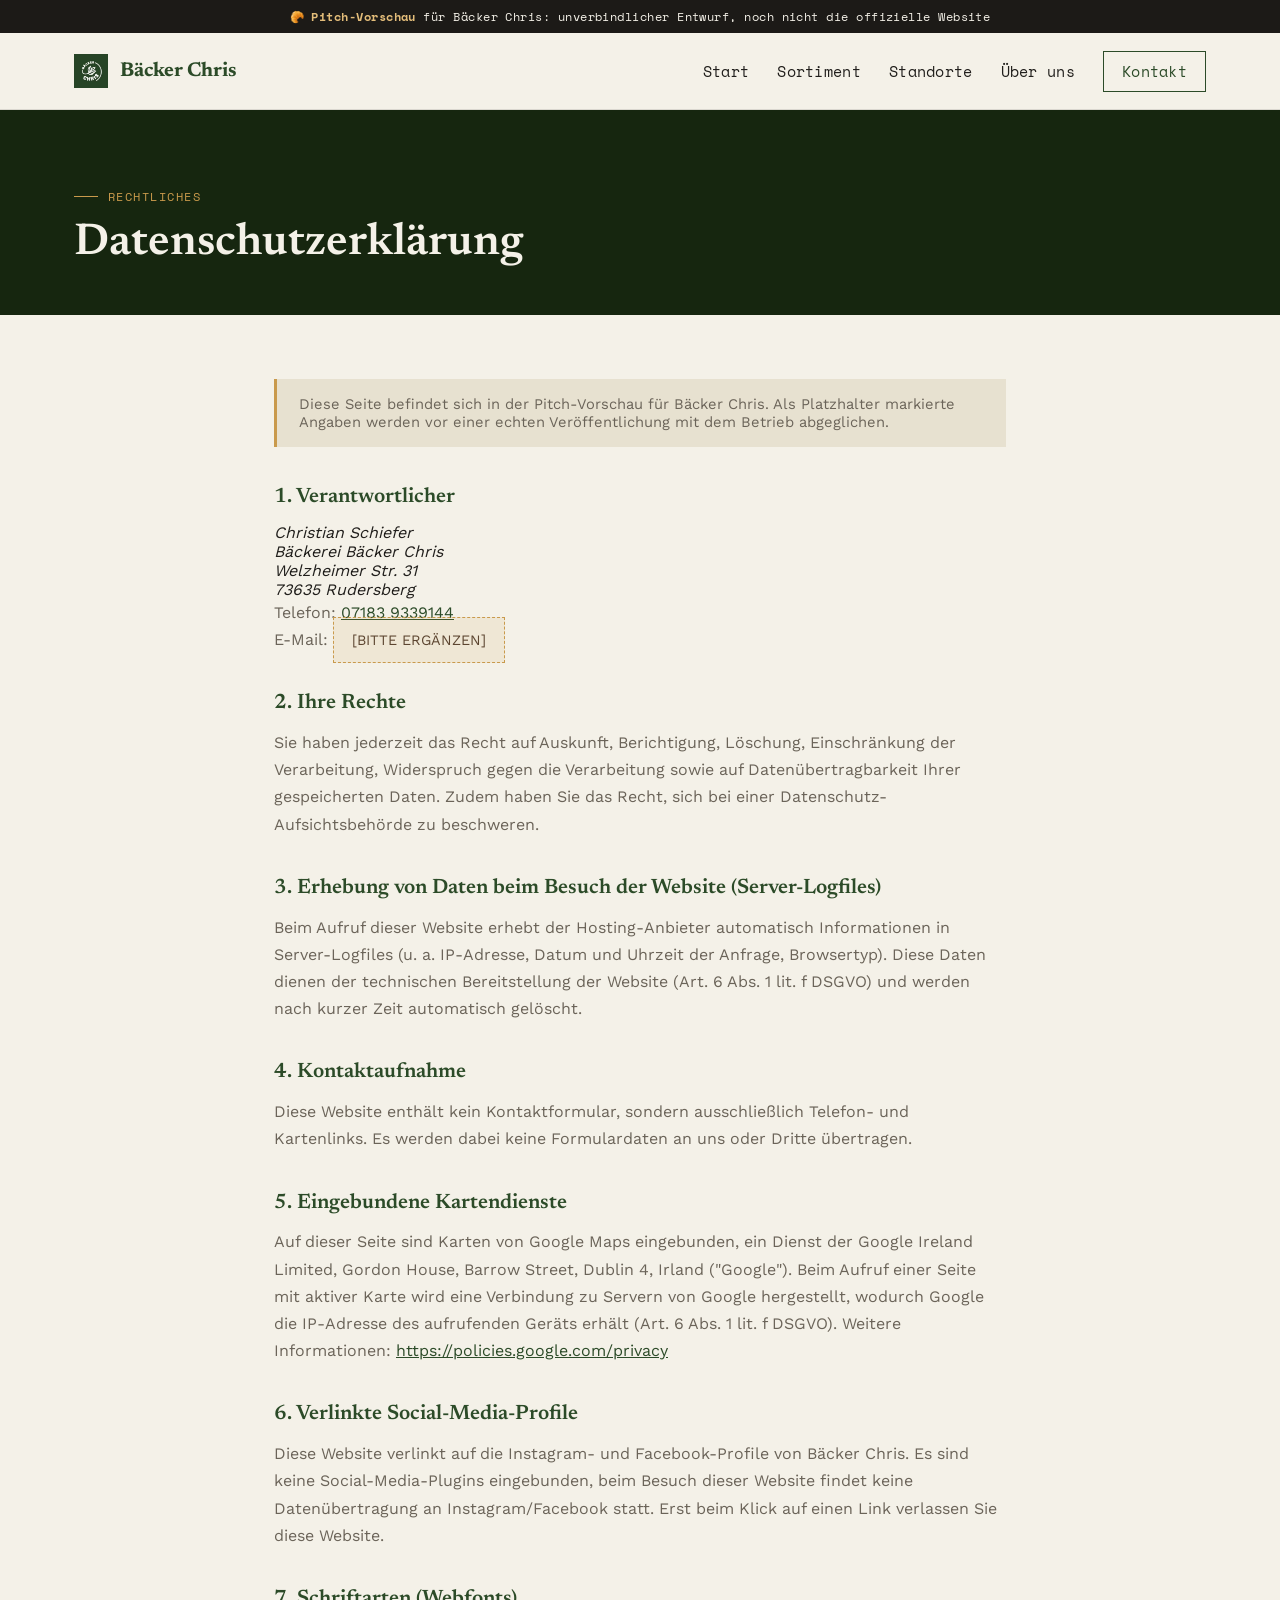
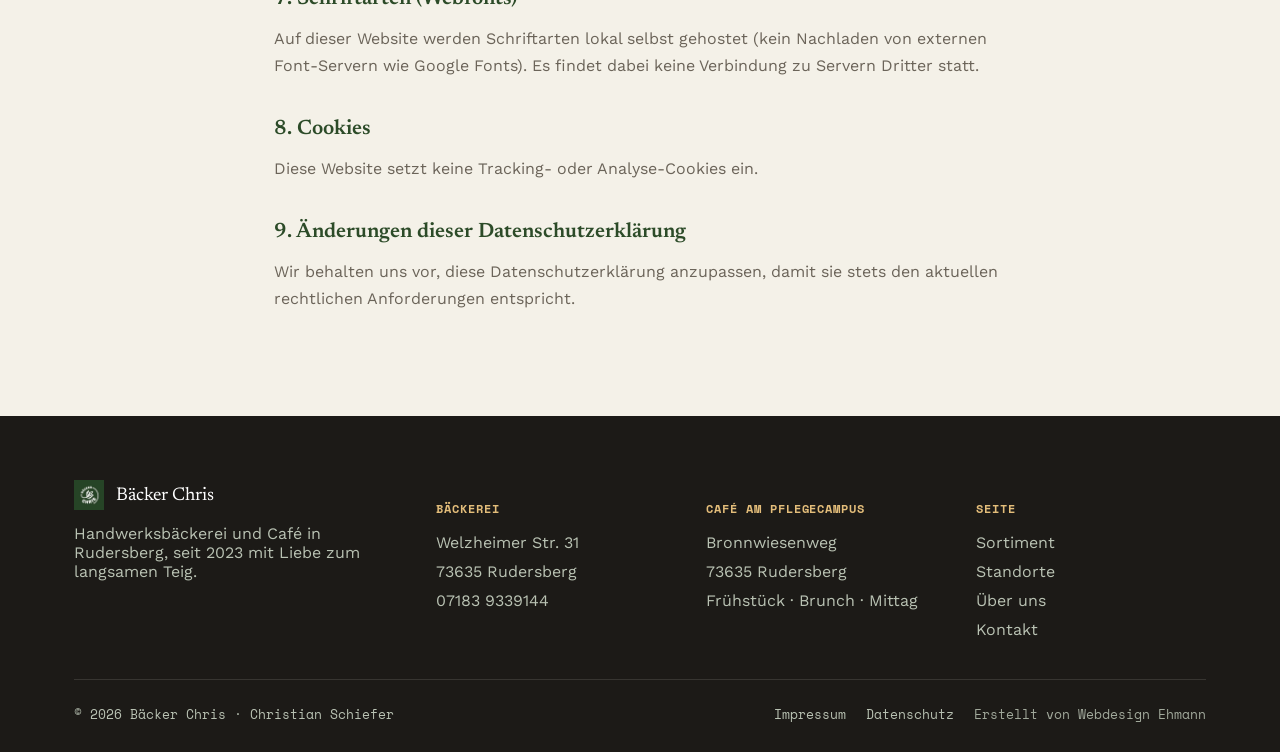
==== commit cfa3492d: "Rad und zugeschnittene Brotfotos entfernen, Anti-Slop-Überarbeitung Nutzer-Feedback: Das Sortiments-" ====
--- a/datenschutz.html
+++ b/datenschutz.html
@@ -12,7 +12,7 @@
 </head>
 <body>
 <a class="skip-link" href="#main">Zum Inhalt springen</a>
-<div class="pitch-banner">🥐 <strong>Pitch-Vorschau</strong> für Bäcker Chris — unverbindlicher Entwurf, noch nicht die offizielle Website</div>
+<div class="pitch-banner">🥐 <strong>Pitch-Vorschau</strong> für Bäcker Chris: unverbindlicher Entwurf, noch nicht die offizielle Website</div>
 
 <header class="site-nav">
   <div class="container">
@@ -65,7 +65,7 @@
       <p>Auf dieser Seite sind Karten von Google Maps eingebunden, ein Dienst der Google Ireland Limited, Gordon House, Barrow Street, Dublin 4, Irland ("Google"). Beim Aufruf einer Seite mit aktiver Karte wird eine Verbindung zu Servern von Google hergestellt, wodurch Google die IP-Adresse des aufrufenden Geräts erhält (Art. 6 Abs. 1 lit. f DSGVO). Weitere Informationen: <a href="https://policies.google.com/privacy" target="_blank" rel="noopener">https://policies.google.com/privacy</a></p>
 
       <h2>6. Verlinkte Social-Media-Profile</h2>
-      <p>Diese Website verlinkt auf die Instagram- und Facebook-Profile von Bäcker Chris. Es sind keine Social-Media-Plugins eingebunden — beim Besuch dieser Website findet keine Datenübertragung an Instagram/Facebook statt. Erst beim Klick auf einen Link verlassen Sie diese Website.</p>
+      <p>Diese Website verlinkt auf die Instagram- und Facebook-Profile von Bäcker Chris. Es sind keine Social-Media-Plugins eingebunden, beim Besuch dieser Website findet keine Datenübertragung an Instagram/Facebook statt. Erst beim Klick auf einen Link verlassen Sie diese Website.</p>
 
       <h2>7. Schriftarten (Webfonts)</h2>
       <p>Auf dieser Website werden Schriftarten lokal selbst gehostet (kein Nachladen von externen Font-Servern wie Google Fonts). Es findet dabei keine Verbindung zu Servern Dritter statt.</p>
@@ -84,7 +84,7 @@
     <div class="footer-grid">
       <div>
         <div class="footer-brand"><img src="assets/images/logo.webp" alt="" width="32" height="32"> Bäcker Chris</div>
-        <p>Handwerksbäckerei und Café in Rudersberg — seit 2023 mit Liebe zum langsamen Teig.</p>
+        <p>Handwerksbäckerei und Café in Rudersberg, seit 2023 mit Liebe zum langsamen Teig.</p>
       </div>
       <div class="footer-col"><h5>Bäckerei</h5><ul><li>Welzheimer Str. 31</li><li>73635 Rudersberg</li><li><a href="tel:+4971839339144">07183 9339144</a></li></ul></div>
       <div class="footer-col"><h5>Café am Pflegecampus</h5><ul><li>Bronnwiesenweg</li><li>73635 Rudersberg</li><li>Frühstück · Brunch · Mittag</li></ul></div>
--- a/css/fonts.css
+++ b/css/fonts.css
@@ -1,15 +1,23 @@
 /*
   Selbst gehostete Schriften (DSGVO: keine Google-Fonts-CDN-Anfragen zur Laufzeit).
-  Fraunces und Work Sans sind Variable Fonts (ein File deckt den kompletten
+  Newsreader und Work Sans sind Variable Fonts (ein File deckt den kompletten
   Schnittbereich ab); Space Mono existiert bei Google nur als zwei statische Schnitte.
 */
 
 @font-face {
-  font-family: 'Fraunces';
+  font-family: 'Newsreader';
   font-style: normal;
-  font-weight: 300 900;
+  font-weight: 300 800;
   font-display: swap;
-  src: url('../assets/fonts/fraunces-variable.woff2') format('woff2-variations');
+  src: url('../assets/fonts/newsreader-variable.woff2') format('woff2-variations');
+}
+
+@font-face {
+  font-family: 'Newsreader';
+  font-style: italic;
+  font-weight: 300 800;
+  font-display: swap;
+  src: url('../assets/fonts/newsreader-italic.woff2') format('woff2-variations');
 }
 
 @font-face {
--- a/css/style.css
+++ b/css/style.css
@@ -18,7 +18,7 @@
   --text-on-dark: #f4f1e8;
   --text-on-dark-light: #b9c2b3;
 
-  --font-display: 'Fraunces', Georgia, serif;
+  --font-display: 'Newsreader', Georgia, serif;
   --font-sans: 'Work Sans', Arial, sans-serif;
   --font-mono: 'Space Mono', 'Courier New', monospace;
 
@@ -155,7 +155,7 @@
 @media (max-width: 860px) {
   .nav-toggle { display: block; }
   /* backdrop-filter on an ancestor makes it the containing block for
-     position:fixed descendants — kills the full-viewport mobile panel below */
+     position:fixed descendants, which kills the full-viewport mobile panel below */
   .site-nav { backdrop-filter: none; background: rgba(244, 241, 232, 0.98); }
   .nav-links {
     position: fixed;
@@ -433,20 +433,7 @@
 .quote-break__meta { margin-top: 32px; font-family: var(--font-mono); font-size: 0.85rem; color: var(--text-on-dark-light); }
 .quote-break__meta a { border-bottom: 1px solid var(--gold-light); color: var(--gold-light); padding-bottom: 2px; }
 
-/* ============ Social filmstrip ============ */
-.filmstrip-section { background: var(--steel); color: var(--text-on-dark); padding: 96px 0; }
-.filmstrip-head { display: flex; justify-content: space-between; align-items: flex-end; flex-wrap: wrap; gap: 16px; margin-bottom: 32px; }
-.filmstrip-head h2 { color: var(--white); font-size: clamp(1.8rem, 3.4vw, 2.4rem); }
-.filmstrip { display: grid; grid-template-columns: repeat(4, 1fr); gap: 2px; }
-@media (max-width: 760px) { .filmstrip { grid-template-columns: repeat(2, 1fr); } }
-.filmstrip__frame { position: relative; aspect-ratio: 3/4; overflow: hidden; }
-.filmstrip__frame img { width: 100%; height: 100%; object-fit: cover; transition: transform var(--transition), filter var(--transition); filter: grayscale(0.35); }
-.filmstrip__frame:hover img { transform: scale(1.04); filter: grayscale(0); }
-.filmstrip__num {
-  position: absolute; top: 12px; left: 12px; z-index: 1;
-  font-family: var(--font-mono); font-size: 0.7rem; color: var(--text-on-dark);
-  background: rgba(20,18,16,0.55); padding: 3px 7px;
-}
+/* ============ Social follow strip ============ */
 .social-follow {
   display: flex; align-items: center; justify-content: space-between; flex-wrap: wrap; gap: 20px;
   margin-top: 28px; padding-top: 28px; border-top: 1px solid rgba(244,241,232,0.15);
@@ -480,6 +467,45 @@
 .value-note__mark { font-family: var(--font-mono); color: var(--gold); flex-shrink: 0; padding-top: 2px; }
 .value-note h4 { font-size: 1.05rem; color: var(--green); margin-bottom: 6px; }
 .value-note p { font-size: 0.95rem; color: var(--text-light); line-height: 1.6; }
+
+/* ============ Marquee (auto-scrolling photo strip, real photography only) ============ */
+.marquee { overflow: hidden; padding: 4px 0; }
+.marquee__track {
+  display: flex;
+  width: max-content;
+  gap: 4px;
+  animation: marquee-scroll 34s linear infinite;
+}
+.marquee:hover .marquee__track { animation-play-state: paused; }
+.marquee__frame { position: relative; flex-shrink: 0; width: 320px; aspect-ratio: 4/5; overflow: hidden; }
+.marquee__frame img { width: 100%; height: 100%; object-fit: cover; }
+@keyframes marquee-scroll { from { transform: translateX(0); } to { transform: translateX(-50%); } }
+@media (prefers-reduced-motion: reduce) {
+  .marquee__track { animation: none; }
+}
+
+/* ============ Section-break photo (Pinchman's-style: image bleeds across two backgrounds) ============ */
+.break-photo {
+  position: relative;
+  z-index: 3;
+  margin: -56px auto -56px;
+  max-width: 1040px;
+  padding: 0 24px;
+}
+.break-photo__grid {
+  display: grid;
+  grid-template-columns: 1.3fr 1fr;
+  gap: 16px;
+}
+.break-photo__grid img { width: 100%; height: 100%; object-fit: cover; box-shadow: var(--shadow-md); }
+.break-photo__tall { aspect-ratio: 3/4; }
+.break-photo__pair { display: grid; grid-template-rows: 1fr 1fr; gap: 16px; }
+.break-photo__pair img { aspect-ratio: 16/10; }
+@media (max-width: 760px) {
+  .break-photo { margin: -32px auto -48px; }
+  .break-photo__grid { grid-template-columns: 1fr; }
+  .break-photo__pair { grid-template-rows: none; grid-template-columns: 1fr 1fr; }
+}
 
 /* ============ Two-column utility (Standorte/Kontakt detail rows) ============ */
 .two-col { display: grid; grid-template-columns: 1fr 1fr; gap: 32px; }
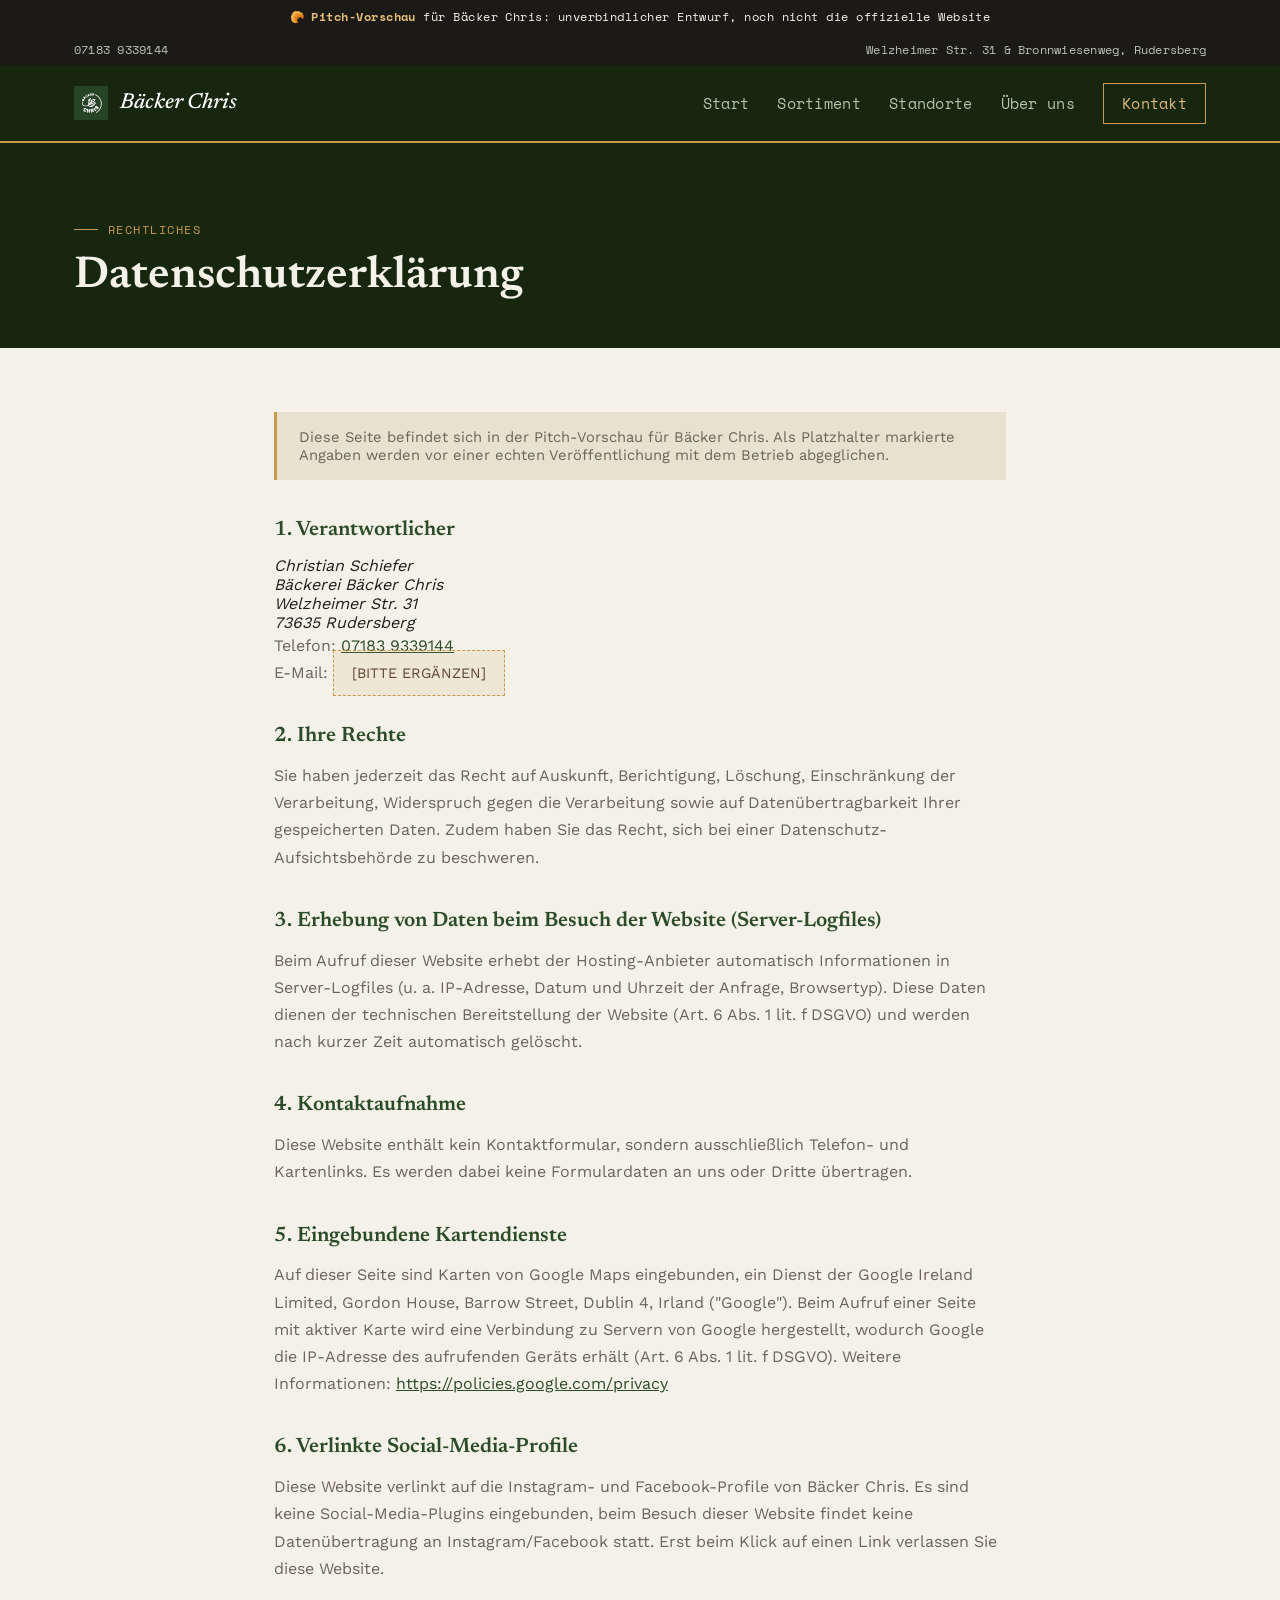
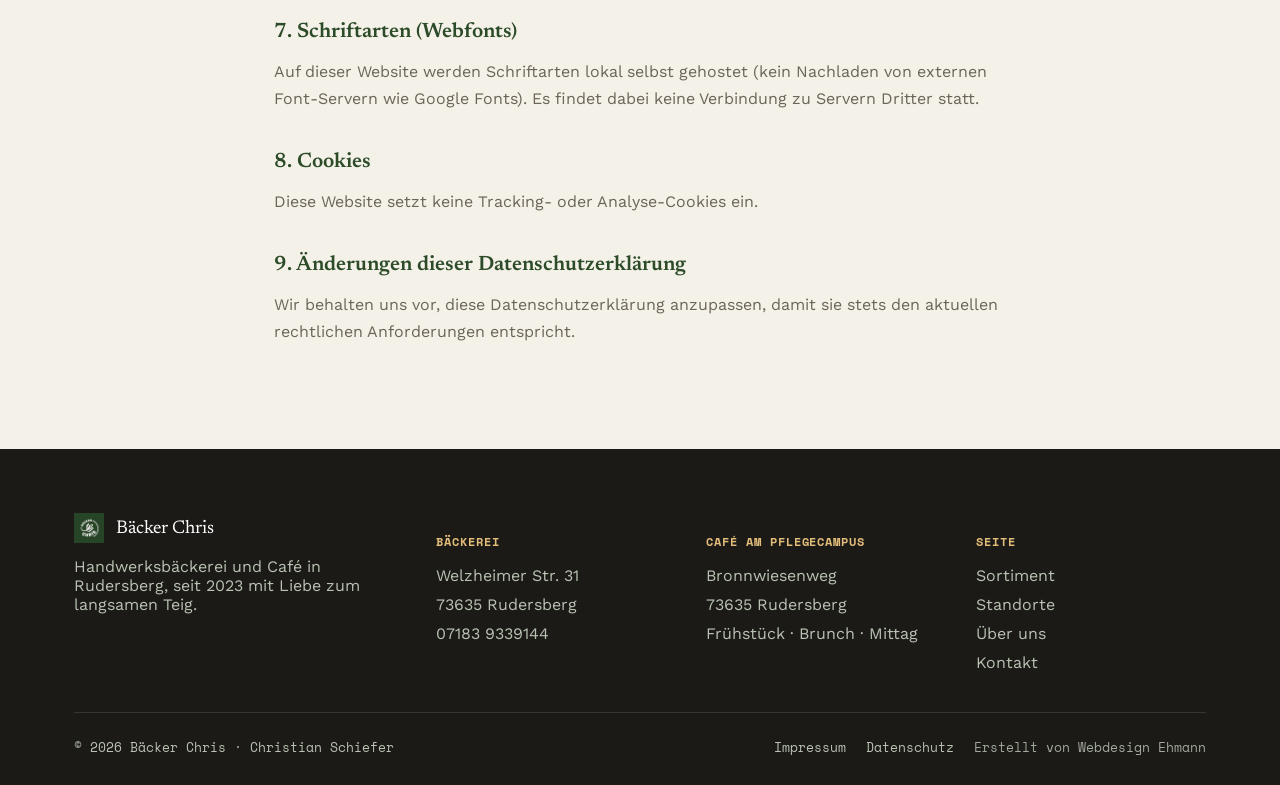
==== commit 2ebef0c9: "04:30-Konzept entfernen, Zigzag-Vorstellungsrunde, neuer Header Nutzer-Feedback: Das Tageszeit-Konze" ====
--- a/datenschutz.html
+++ b/datenschutz.html
@@ -15,19 +15,27 @@
 <div class="pitch-banner">🥐 <strong>Pitch-Vorschau</strong> für Bäcker Chris: unverbindlicher Entwurf, noch nicht die offizielle Website</div>
 
 <header class="site-nav">
-  <div class="container">
-    <a class="brand" href="index.html">
-      <img src="assets/images/logo.webp" alt="" width="36" height="36">
-      Bäcker Chris
-    </a>
-    <nav class="nav-links" id="nav-links">
-      <a href="index.html">Start</a>
-      <a href="sortiment.html">Sortiment</a>
-      <a href="standorte.html">Standorte</a>
-      <a href="ueber-uns.html">Über uns</a>
-      <a href="kontakt.html" class="nav-cta">Kontakt</a>
-    </nav>
-    <button class="nav-toggle" aria-label="Menü öffnen" aria-expanded="false" aria-controls="nav-links"><span></span></button>
+  <div class="nav-utility">
+    <div class="container nav-utility__inner">
+      <a href="tel:+4971839339144">07183 9339144</a>
+      <span>Welzheimer Str. 31 &amp; Bronnwiesenweg, Rudersberg</span>
+    </div>
+  </div>
+  <div class="nav-main">
+    <div class="container">
+      <a class="brand" href="index.html">
+        <img src="assets/images/logo.webp" alt="" width="34" height="34">
+        Bäcker Chris
+      </a>
+      <nav class="nav-links" id="nav-links">
+        <a href="index.html">Start</a>
+        <a href="sortiment.html">Sortiment</a>
+        <a href="standorte.html">Standorte</a>
+        <a href="ueber-uns.html">Über uns</a>
+        <a href="kontakt.html" class="nav-cta">Kontakt</a>
+      </nav>
+      <button class="nav-toggle" aria-label="Menü öffnen" aria-expanded="false" aria-controls="nav-links"><span></span></button>
+    </div>
   </div>
 </header>
 
--- a/css/style.css
+++ b/css/style.css
@@ -65,16 +65,24 @@
 }
 .pitch-banner strong { color: var(--gold-light); }
 
-/* ============ Nav ============ */
-.site-nav {
-  position: sticky;
-  top: 0;
-  z-index: 100;
-  background: rgba(244, 241, 232, 0.94);
-  backdrop-filter: blur(10px);
-  border-bottom: 1px solid rgba(32, 30, 27, 0.12);
-}
-.site-nav .container {
+/* ============ Nav (masthead: utility strip + main bar) ============ */
+.site-nav { position: sticky; top: 0; z-index: 100; }
+.nav-utility { background: var(--steel); }
+.nav-utility__inner {
+  display: flex;
+  justify-content: space-between;
+  align-items: center;
+  height: 32px;
+  font-family: var(--font-mono);
+  font-size: 0.72rem;
+  color: var(--text-on-dark-light);
+  letter-spacing: 0.02em;
+}
+.nav-utility__inner a:hover { color: var(--gold-light); }
+@media (max-width: 700px) { .nav-utility { display: none; } }
+
+.nav-main { background: var(--green-dark); border-bottom: 2px solid var(--gold); }
+.nav-main .container {
   display: flex;
   align-items: center;
   justify-content: space-between;
@@ -85,9 +93,10 @@
   align-items: center;
   gap: 12px;
   font-family: var(--font-display);
-  font-weight: 700;
-  font-size: 1.25rem;
-  color: var(--green);
+  font-style: italic;
+  font-weight: 600;
+  font-size: 1.35rem;
+  color: var(--white);
 }
 .brand img { width: 34px; height: 34px; }
 .nav-links {
@@ -102,24 +111,26 @@
   padding: 6px 0;
   font-family: var(--font-mono);
   letter-spacing: 0.02em;
+  color: var(--text-on-dark-light);
 }
 .nav-links a::after {
   content: '';
   position: absolute;
-  left: 0; right: 100%;
-  bottom: 0;
-  height: 1px;
-  background: var(--green);
-  transition: right var(--transition);
-}
-.nav-links a:hover::after, .nav-links a[aria-current="page"]::after { right: 0; }
+  left: 50%; right: 50%;
+  bottom: -2px;
+  height: 1.5px;
+  background: var(--gold-light);
+  transition: left var(--transition), right var(--transition);
+}
+.nav-links a:hover, .nav-links a[aria-current="page"] { color: var(--white); }
+.nav-links a:hover::after, .nav-links a[aria-current="page"]::after { left: 0; right: 0; }
 .nav-cta {
-  border: 1.5px solid var(--green);
+  border: 1.5px solid var(--gold);
   padding: 9px 18px !important;
-  color: var(--green) !important;
+  color: var(--gold-light) !important;
 }
 .nav-cta::after { display: none; }
-.nav-cta:hover { background: var(--green); color: var(--text-on-dark) !important; }
+.nav-cta:hover { background: var(--gold); color: var(--steel) !important; }
 .nav-toggle {
   display: none;
   background: none;
@@ -154,12 +165,12 @@
 
 @media (max-width: 860px) {
   .nav-toggle { display: block; }
-  /* backdrop-filter on an ancestor makes it the containing block for
-     position:fixed descendants, which kills the full-viewport mobile panel below */
-  .site-nav { backdrop-filter: none; background: rgba(244, 241, 232, 0.98); }
   .nav-links {
-    position: fixed;
-    inset: 76px 0 0 0;
+    position: absolute;
+    top: 100%;
+    left: 0;
+    right: 0;
+    height: 100vh;
     flex-direction: column;
     align-items: flex-start;
     justify-content: flex-start;
@@ -235,40 +246,20 @@
   z-index: 1;
   max-width: var(--container);
   margin: 0 auto;
-  padding: 150px 24px 64px;
+  padding: 96px 24px 72px;
   width: 100%;
-  display: grid;
-  grid-template-columns: 1fr;
   min-height: 100vh;
-  align-content: space-between;
-}
-.hero__clock {
-  display: flex;
-  align-items: baseline;
-  gap: 12px;
-  font-family: var(--font-mono);
-}
-.hero__clock-num { font-size: clamp(2.6rem, 7vw, 4.5rem); color: var(--gold-light); line-height: 1; }
-.hero__clock-label { font-size: 0.85rem; letter-spacing: 0.06em; text-transform: uppercase; color: var(--text-on-dark-light); max-width: 13ch; line-height: 1.4; }
-.hero__main { max-width: 18ch; margin-top: 24px; }
-.hero h1 { font-size: clamp(2.6rem, 6.6vw, 5.2rem); color: var(--white); text-wrap: balance; }
+  display: flex;
+  flex-direction: column;
+  justify-content: flex-end;
+}
+.hero__main { max-width: 20ch; }
+.hero h1 { font-size: clamp(2.6rem, 6.6vw, 5rem); color: var(--white); text-wrap: balance; }
 .hero h1 em { font-style: italic; color: var(--gold-light); }
-.hero__foot {
-  display: flex;
-  justify-content: space-between;
-  align-items: flex-end;
-  flex-wrap: wrap;
-  gap: 32px;
-  border-top: 1px solid rgba(244,241,232,0.25);
-  padding-top: 24px;
-}
-.hero p.lede { max-width: 42ch; font-size: 1.08rem; line-height: 1.6; color: var(--text-on-dark-light); }
-.hero__facts { display: flex; gap: 32px; font-family: var(--font-mono); font-size: 0.82rem; color: var(--text-on-dark-light); flex-wrap: wrap; }
-.hero__facts strong { display: block; color: var(--gold-light); font-size: 1.3rem; font-family: var(--font-display); font-style: italic; }
-.hero__actions { display: flex; gap: 20px; margin-top: 28px; flex-wrap: wrap; }
+.hero p.lede { max-width: 46ch; font-size: 1.1rem; line-height: 1.6; color: var(--text-on-dark-light); margin-top: 20px; }
+.hero__actions { display: flex; gap: 20px; margin-top: 32px; flex-wrap: wrap; }
 @media (max-width: 700px) {
-  .hero__grid { padding: 120px 20px 40px; }
-  .hero__foot { flex-direction: column; align-items: flex-start; gap: 24px; }
+  .hero__grid { padding: 76px 20px 48px; }
 }
 
 /* ============ Day rail (signature structure) ============ */
@@ -352,6 +343,50 @@
   padding-left: 16px;
 }
 .on-dark .note-marginal { color: var(--text-on-dark-light); border-color: var(--gold-light); }
+
+/* ============ Zigzag (Brot-Vorstellungsrunde) ============ */
+.zigzag-row {
+  display: grid;
+  grid-template-columns: 1fr 1fr;
+  gap: 64px;
+  align-items: center;
+  padding: 72px 0;
+  border-top: 1px solid var(--cream-dark);
+}
+.zigzag-row:first-child { border-top: none; }
+.zigzag-row.reverse .zigzag-media { order: 2; }
+.zigzag-row.reverse .zigzag-text { order: 1; }
+.zigzag-media img { width: 100%; aspect-ratio: 3/4; object-fit: cover; box-shadow: var(--shadow-md); }
+.zigzag-text__num { font-family: var(--font-mono); font-size: 0.8rem; color: var(--gold); display: block; margin-bottom: 10px; }
+.zigzag-text h3 { font-size: clamp(1.6rem, 3vw, 2.3rem); color: var(--green); margin-bottom: 14px; }
+.zigzag-text p { font-size: 1.02rem; line-height: 1.65; color: var(--text-light); max-width: 46ch; }
+@media (max-width: 760px) {
+  .zigzag-row { grid-template-columns: 1fr; gap: 24px; padding: 48px 0; }
+  .zigzag-row.reverse .zigzag-media, .zigzag-row.reverse .zigzag-text { order: 0; }
+}
+
+/* ============ Handwerk statement ============ */
+.handwerk-statement { background: var(--green-dark); color: var(--text-on-dark); padding: 100px 0; }
+.handwerk-statement__grid { display: grid; grid-template-columns: 1.1fr 0.9fr; gap: 64px; align-items: start; }
+.handwerk-statement h2 { font-size: clamp(1.9rem, 4vw, 2.8rem); color: var(--white); font-style: italic; line-height: 1.25; }
+.handwerk-statement p { font-size: 1.05rem; line-height: 1.7; color: var(--text-on-dark-light); max-width: 50ch; }
+.handwerk-statement p + p { margin-top: 16px; }
+@media (max-width: 800px) { .handwerk-statement__grid { grid-template-columns: 1fr; gap: 28px; } }
+
+/* ============ Aktuelle Angebote ============ */
+.angebote-callout {
+  background: var(--cream-dark);
+  border: 1px dashed var(--wood);
+  padding: 40px;
+  display: flex;
+  justify-content: space-between;
+  align-items: center;
+  gap: 32px;
+  flex-wrap: wrap;
+}
+.angebote-callout__label { font-family: var(--font-mono); font-size: 0.78rem; text-transform: uppercase; letter-spacing: 0.08em; color: var(--wood-dark); margin-bottom: 10px; }
+.angebote-callout h3 { font-size: 1.4rem; color: var(--green); max-width: 30ch; }
+.angebote-callout p { margin-top: 10px; color: var(--text-light); max-width: 46ch; }
 
 /* ============ Bento (café moment photography) ============ */
 .bento { display: grid; grid-template-columns: 1.4fr 1fr; grid-template-rows: auto auto; gap: 12px; margin-top: 8px; }
@@ -494,17 +529,16 @@
 }
 .break-photo__grid {
   display: grid;
-  grid-template-columns: 1.3fr 1fr;
+  grid-template-columns: 1fr 1fr;
   gap: 16px;
 }
-.break-photo__grid img { width: 100%; height: 100%; object-fit: cover; box-shadow: var(--shadow-md); }
-.break-photo__tall { aspect-ratio: 3/4; }
-.break-photo__pair { display: grid; grid-template-rows: 1fr 1fr; gap: 16px; }
-.break-photo__pair img { aspect-ratio: 16/10; }
+.break-photo__grid img { width: 100%; aspect-ratio: 4/5; object-fit: cover; box-shadow: var(--shadow-md); }
 @media (max-width: 760px) {
   .break-photo { margin: -32px auto -48px; }
+  .break-photo__grid { grid-template-columns: 1fr 1fr; gap: 8px; }
+}
+@media (max-width: 480px) {
   .break-photo__grid { grid-template-columns: 1fr; }
-  .break-photo__pair { grid-template-rows: none; grid-template-columns: 1fr 1fr; }
 }
 
 /* ============ Two-column utility (Standorte/Kontakt detail rows) ============ */
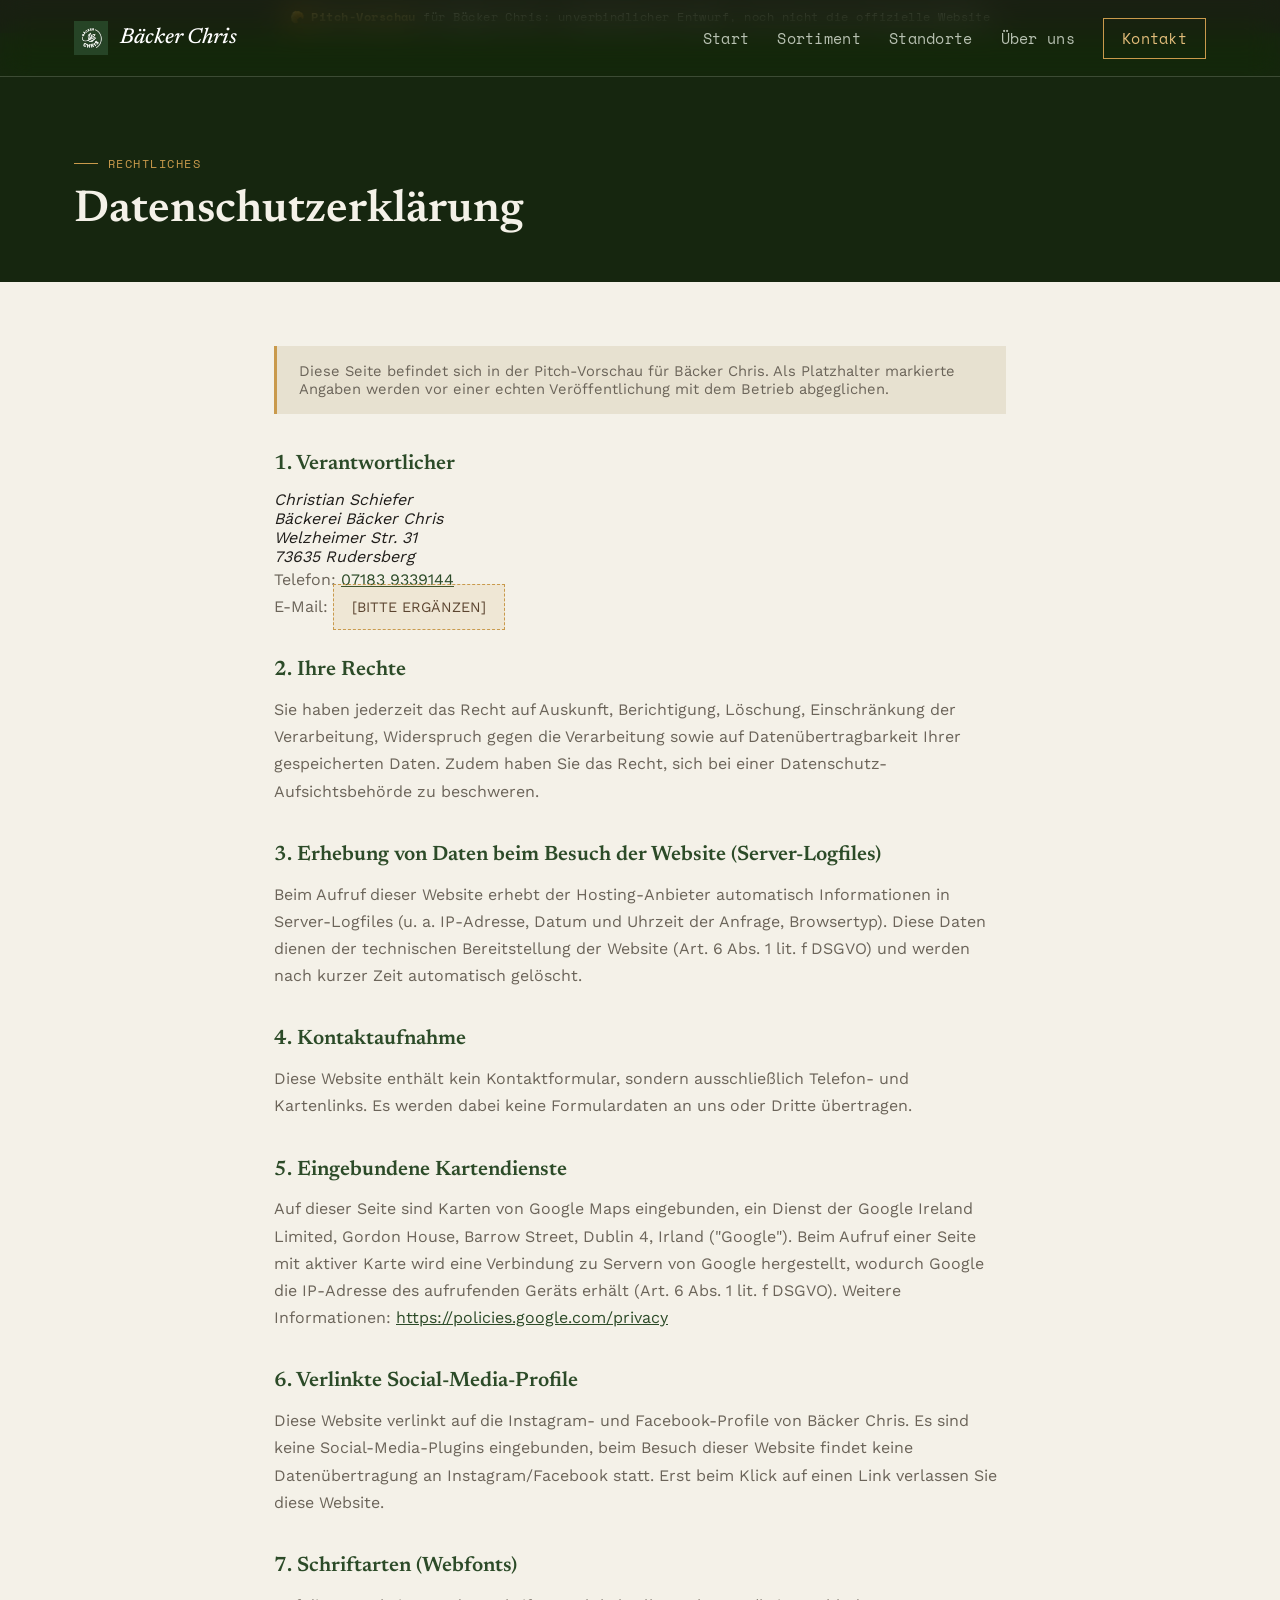
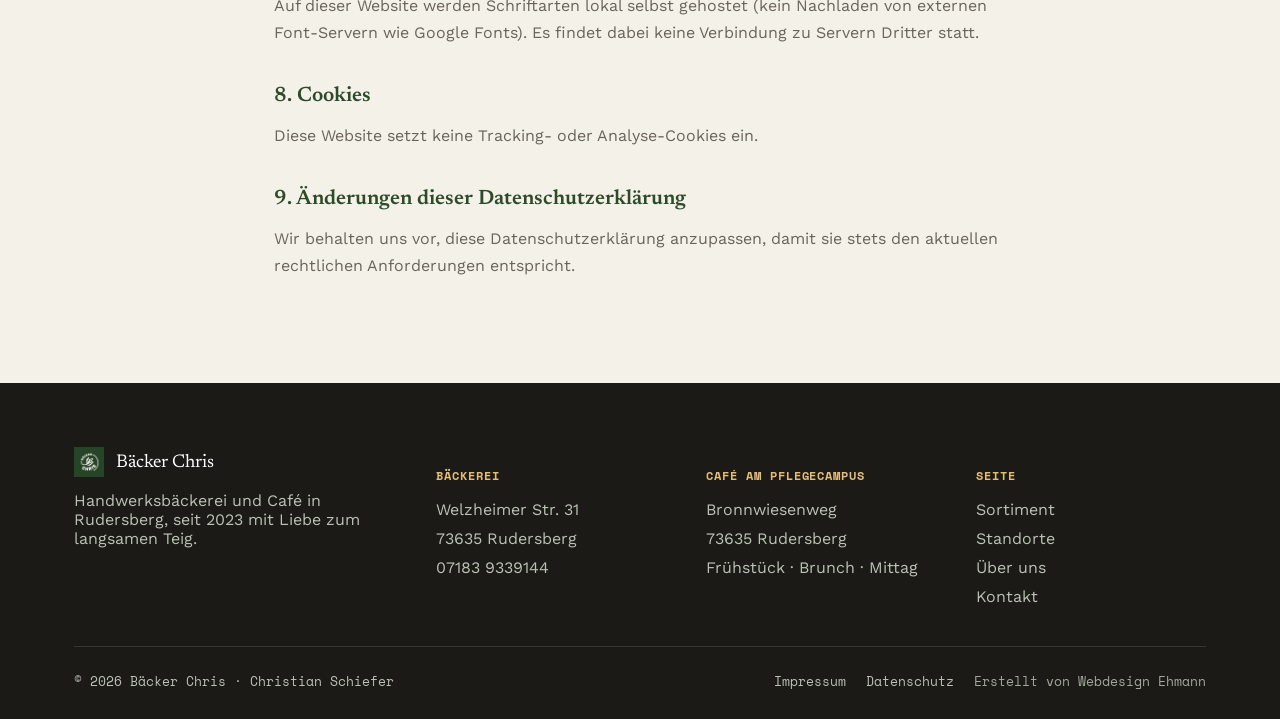
==== commit c33972d1: "Glassmorphism-Header, Vorstellungsrunde raus, Stockfotos im Sortiment Nutzer-Referenzen (glassmorphi" ====
--- a/datenschutz.html
+++ b/datenschutz.html
@@ -15,12 +15,6 @@
 <div class="pitch-banner">🥐 <strong>Pitch-Vorschau</strong> für Bäcker Chris: unverbindlicher Entwurf, noch nicht die offizielle Website</div>
 
 <header class="site-nav">
-  <div class="nav-utility">
-    <div class="container nav-utility__inner">
-      <a href="tel:+4971839339144">07183 9339144</a>
-      <span>Welzheimer Str. 31 &amp; Bronnwiesenweg, Rudersberg</span>
-    </div>
-  </div>
   <div class="nav-main">
     <div class="container">
       <a class="brand" href="index.html">
@@ -28,6 +22,7 @@
         Bäcker Chris
       </a>
       <nav class="nav-links" id="nav-links">
+        <span class="nav-indicator" aria-hidden="true"></span>
         <a href="index.html">Start</a>
         <a href="sortiment.html">Sortiment</a>
         <a href="standorte.html">Standorte</a>
--- a/css/style.css
+++ b/css/style.css
@@ -65,23 +65,14 @@
 }
 .pitch-banner strong { color: var(--gold-light); }
 
-/* ============ Nav (masthead: utility strip + main bar) ============ */
-.site-nav { position: sticky; top: 0; z-index: 100; }
-.nav-utility { background: var(--steel); }
-.nav-utility__inner {
-  display: flex;
-  justify-content: space-between;
-  align-items: center;
-  height: 32px;
-  font-family: var(--font-mono);
-  font-size: 0.72rem;
-  color: var(--text-on-dark-light);
-  letter-spacing: 0.02em;
-}
-.nav-utility__inner a:hover { color: var(--gold-light); }
-@media (max-width: 700px) { .nav-utility { display: none; } }
-
-.nav-main { background: var(--green-dark); border-bottom: 2px solid var(--gold); }
+/* ============ Nav (glassmorphism, floats over hero/page-hero) ============ */
+.site-nav { position: fixed; top: 0; left: 0; right: 0; z-index: 100; }
+.nav-main {
+  background: rgba(22, 38, 15, 0.5);
+  backdrop-filter: blur(16px) saturate(160%);
+  -webkit-backdrop-filter: blur(16px) saturate(160%);
+  border-bottom: 1px solid rgba(244, 241, 232, 0.18);
+}
 .nav-main .container {
   display: flex;
   align-items: center;
@@ -100,36 +91,43 @@
 }
 .brand img { width: 34px; height: 34px; }
 .nav-links {
+  position: relative;
   display: flex;
   gap: 28px;
   align-items: center;
 }
+.nav-indicator {
+  position: absolute;
+  top: 50%;
+  left: 0;
+  height: 34px;
+  width: 0;
+  transform: translateY(-50%);
+  background: rgba(244, 241, 232, 0.14);
+  border: 1px solid rgba(244, 241, 232, 0.16);
+  opacity: 0;
+  transition: left var(--transition), width var(--transition), opacity 0.2s;
+  pointer-events: none;
+  z-index: 0;
+}
+@media (max-width: 860px) { .nav-indicator { display: none; } }
 .nav-links a {
   position: relative;
+  z-index: 1;
   font-size: 0.92rem;
   font-weight: 500;
   padding: 6px 0;
   font-family: var(--font-mono);
   letter-spacing: 0.02em;
   color: var(--text-on-dark-light);
-}
-.nav-links a::after {
-  content: '';
-  position: absolute;
-  left: 50%; right: 50%;
-  bottom: -2px;
-  height: 1.5px;
-  background: var(--gold-light);
-  transition: left var(--transition), right var(--transition);
+  transition: color var(--transition);
 }
 .nav-links a:hover, .nav-links a[aria-current="page"] { color: var(--white); }
-.nav-links a:hover::after, .nav-links a[aria-current="page"]::after { left: 0; right: 0; }
 .nav-cta {
   border: 1.5px solid var(--gold);
   padding: 9px 18px !important;
   color: var(--gold-light) !important;
 }
-.nav-cta::after { display: none; }
 .nav-cta:hover { background: var(--gold); color: var(--steel) !important; }
 .nav-toggle {
   display: none;
@@ -145,7 +143,7 @@
   right: 10px;
   top: 21px;
   height: 2px;
-  background: var(--green);
+  background: var(--cream);
   transition: transform var(--transition), opacity var(--transition);
 }
 .nav-toggle span::before, .nav-toggle span::after {
@@ -154,7 +152,7 @@
   left: 0;
   right: 0;
   height: 2px;
-  background: var(--green);
+  background: var(--cream);
   transition: transform var(--transition), opacity var(--transition);
 }
 .nav-toggle span::before { top: -8px; }
@@ -182,7 +180,6 @@
   }
   .nav-links.open { transform: translateX(0); }
   .nav-links a { color: var(--text-on-dark); width: 100%; font-size: 1.2rem; padding: 16px 0; border-bottom: 1px solid rgba(244,241,232,0.12); }
-  .nav-links a::after { display: none; }
   .nav-cta { border-color: rgba(244,241,232,0.4); color: var(--text-on-dark) !important; margin-top: 12px; text-align: center; }
 }
 
@@ -253,13 +250,44 @@
   flex-direction: column;
   justify-content: flex-end;
 }
-.hero__main { max-width: 20ch; }
-.hero h1 { font-size: clamp(2.6rem, 6.6vw, 5rem); color: var(--white); text-wrap: balance; }
-.hero h1 em { font-style: italic; color: var(--gold-light); }
+.hero__main { max-width: 640px; }
+.hero__trust { display: flex; gap: 10px; flex-wrap: wrap; margin-bottom: 22px; }
+.glass-chip {
+  display: inline-flex;
+  align-items: center;
+  gap: 6px;
+  background: rgba(244, 241, 232, 0.12);
+  backdrop-filter: blur(8px);
+  -webkit-backdrop-filter: blur(8px);
+  border: 1px solid rgba(244, 241, 232, 0.25);
+  padding: 8px 16px;
+  font-family: var(--font-mono);
+  font-size: 0.78rem;
+  color: var(--text-on-dark-light);
+}
+.hero h1 { font-size: clamp(2.6rem, 6.6vw, 5rem); color: var(--white); text-wrap: balance; max-width: 15ch; }
+.hero h1 em {
+  font-style: italic;
+  background: linear-gradient(100deg, var(--gold-light), var(--gold) 70%);
+  -webkit-background-clip: text;
+  background-clip: text;
+  color: transparent;
+}
 .hero p.lede { max-width: 46ch; font-size: 1.1rem; line-height: 1.6; color: var(--text-on-dark-light); margin-top: 20px; }
 .hero__actions { display: flex; gap: 20px; margin-top: 32px; flex-wrap: wrap; }
 @media (max-width: 700px) {
-  .hero__grid { padding: 76px 20px 48px; }
+  .hero__grid { padding: 108px 20px 48px; }
+}
+
+@keyframes fade-slide-up { from { opacity: 0; transform: translateY(22px); } to { opacity: 1; transform: translateY(0); } }
+.hero__trust, .hero h1, .hero p.lede, .hero__actions {
+  animation: fade-slide-up 0.8s cubic-bezier(0.16, 1, 0.3, 1) both;
+}
+.hero h1 { animation-delay: 0.08s; }
+.hero p.lede { animation-delay: 0.18s; }
+.hero__actions { animation-delay: 0.28s; }
+@media (prefers-reduced-motion: reduce) {
+  .hero__trust, .hero h1, .hero p.lede, .hero__actions { animation: none; }
 }
 
 /* ============ Day rail (signature structure) ============ */
@@ -358,7 +386,9 @@
 .zigzag-row.reverse .zigzag-text { order: 1; }
 .zigzag-media img { width: 100%; aspect-ratio: 3/4; object-fit: cover; box-shadow: var(--shadow-md); }
 .zigzag-text__num { font-family: var(--font-mono); font-size: 0.8rem; color: var(--gold); display: block; margin-bottom: 10px; }
-.zigzag-text h3 { font-size: clamp(1.6rem, 3vw, 2.3rem); color: var(--green); margin-bottom: 14px; }
+.zigzag-text h2, .zigzag-text h3 { font-size: clamp(1.6rem, 3vw, 2.3rem); color: var(--green); margin-bottom: 14px; }
+.on-dark .zigzag-text h2, .on-dark .zigzag-text h3 { color: var(--white); }
+.zigzag-text .menu-list { margin-top: 20px; }
 .zigzag-text p { font-size: 1.02rem; line-height: 1.65; color: var(--text-light); max-width: 46ch; }
 @media (max-width: 760px) {
   .zigzag-row { grid-template-columns: 1fr; gap: 24px; padding: 48px 0; }
@@ -517,28 +547,6 @@
 @keyframes marquee-scroll { from { transform: translateX(0); } to { transform: translateX(-50%); } }
 @media (prefers-reduced-motion: reduce) {
   .marquee__track { animation: none; }
-}
-
-/* ============ Section-break photo (Pinchman's-style: image bleeds across two backgrounds) ============ */
-.break-photo {
-  position: relative;
-  z-index: 3;
-  margin: -56px auto -56px;
-  max-width: 1040px;
-  padding: 0 24px;
-}
-.break-photo__grid {
-  display: grid;
-  grid-template-columns: 1fr 1fr;
-  gap: 16px;
-}
-.break-photo__grid img { width: 100%; aspect-ratio: 4/5; object-fit: cover; box-shadow: var(--shadow-md); }
-@media (max-width: 760px) {
-  .break-photo { margin: -32px auto -48px; }
-  .break-photo__grid { grid-template-columns: 1fr 1fr; gap: 8px; }
-}
-@media (max-width: 480px) {
-  .break-photo__grid { grid-template-columns: 1fr; }
 }
 
 /* ============ Two-column utility (Standorte/Kontakt detail rows) ============ */
@@ -573,14 +581,14 @@
 .footer-credit { opacity: 0.85; }
 
 /* ============ Generic subpage header ============ */
-.page-hero { background: var(--green-dark); color: var(--text-on-dark); padding: 64px 0 56px; }
+.page-hero { background: var(--green-dark); color: var(--text-on-dark); padding: 116px 0 56px; }
 .page-hero .eyebrow { color: var(--gold-light); }
 .page-hero .eyebrow::before { background: var(--gold-light); }
 .page-hero h1 { font-size: clamp(2.2rem, 4.5vw, 3.2rem); color: var(--white); max-width: 20ch; }
 .page-hero p { margin-top: 16px; max-width: 60ch; color: var(--text-on-dark-light); font-size: 1.05rem; line-height: 1.6; }
 
 /* ============ Legal pages ============ */
-.legal-hero { background: var(--green-dark); color: var(--text-on-dark); padding: 72px 0 48px; }
+.legal-hero { background: var(--green-dark); color: var(--text-on-dark); padding: 116px 0 48px; }
 .legal-hero h1 { font-size: clamp(2rem, 4vw, 2.8rem); }
 .legal-content { padding: 64px 0 96px; max-width: 780px; margin: 0 auto; }
 .legal-content h2 { color: var(--green); font-size: 1.3rem; margin: 40px 0 14px; }
